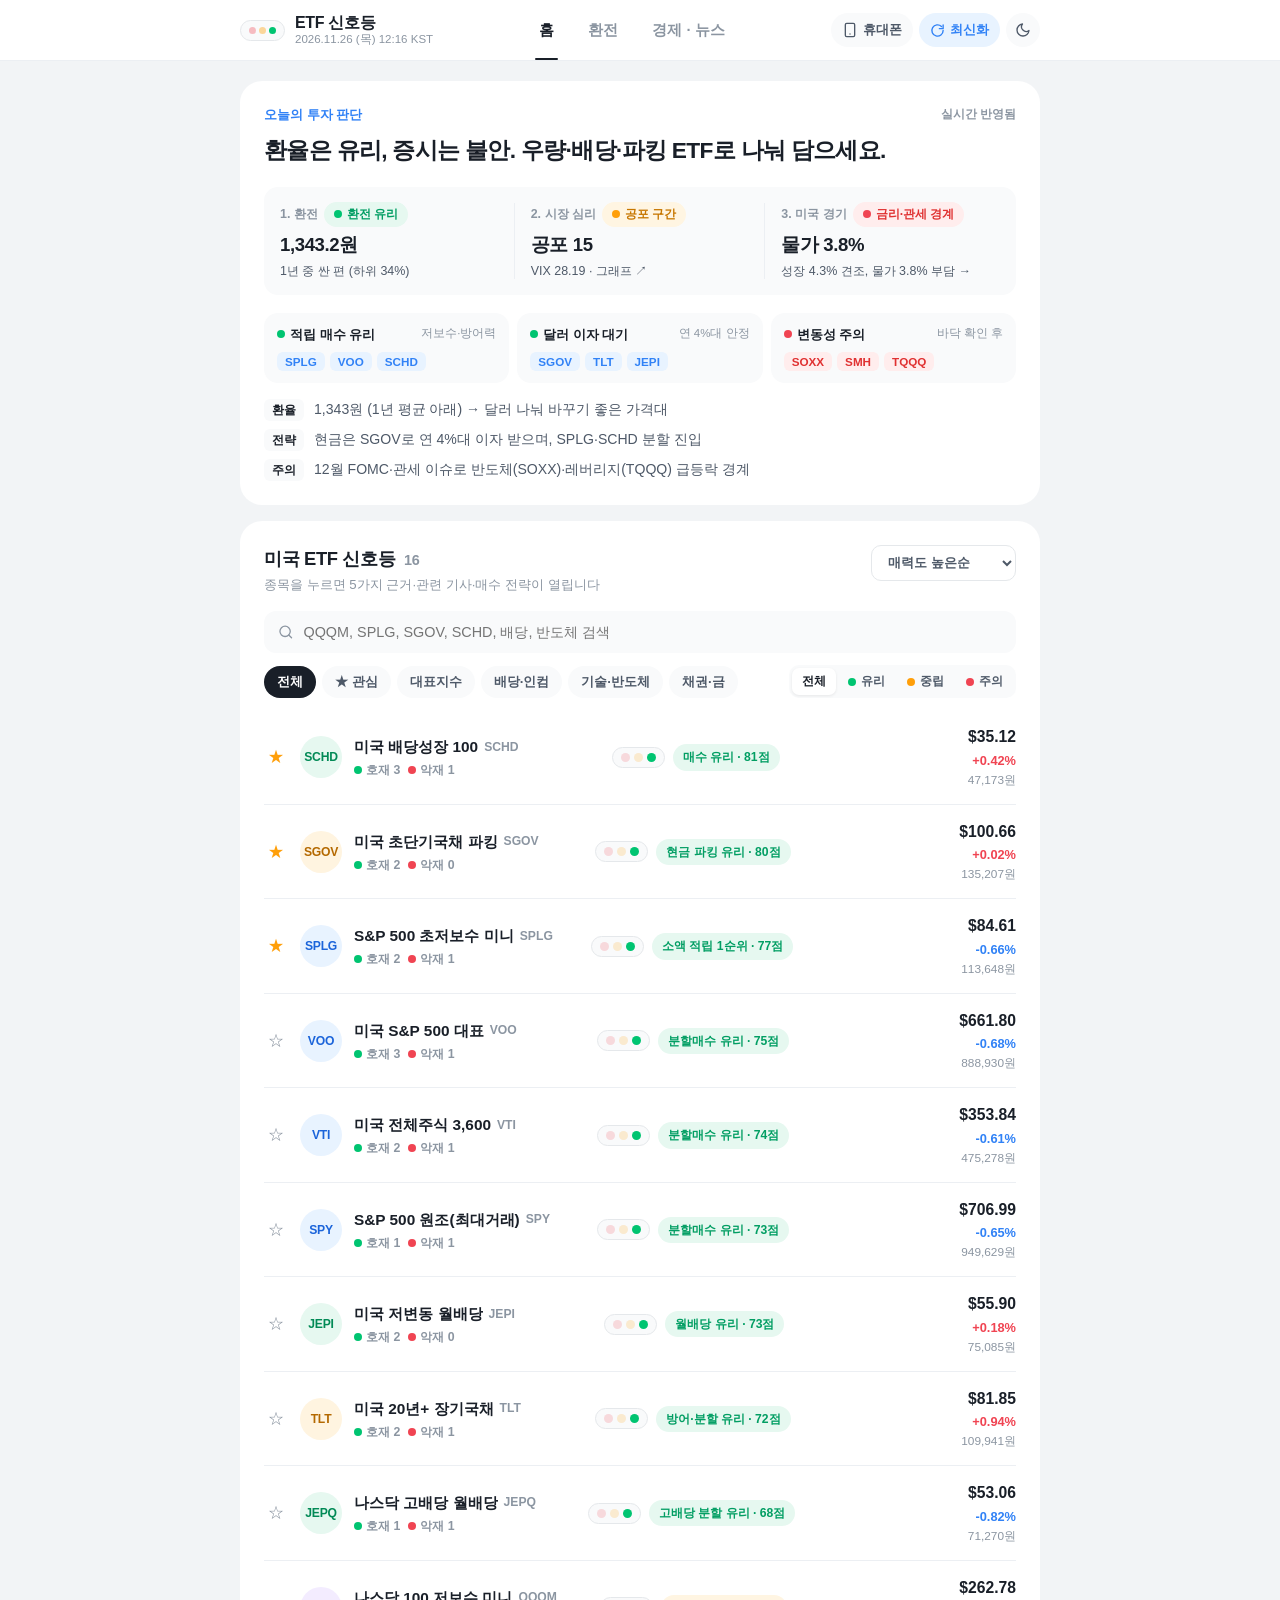
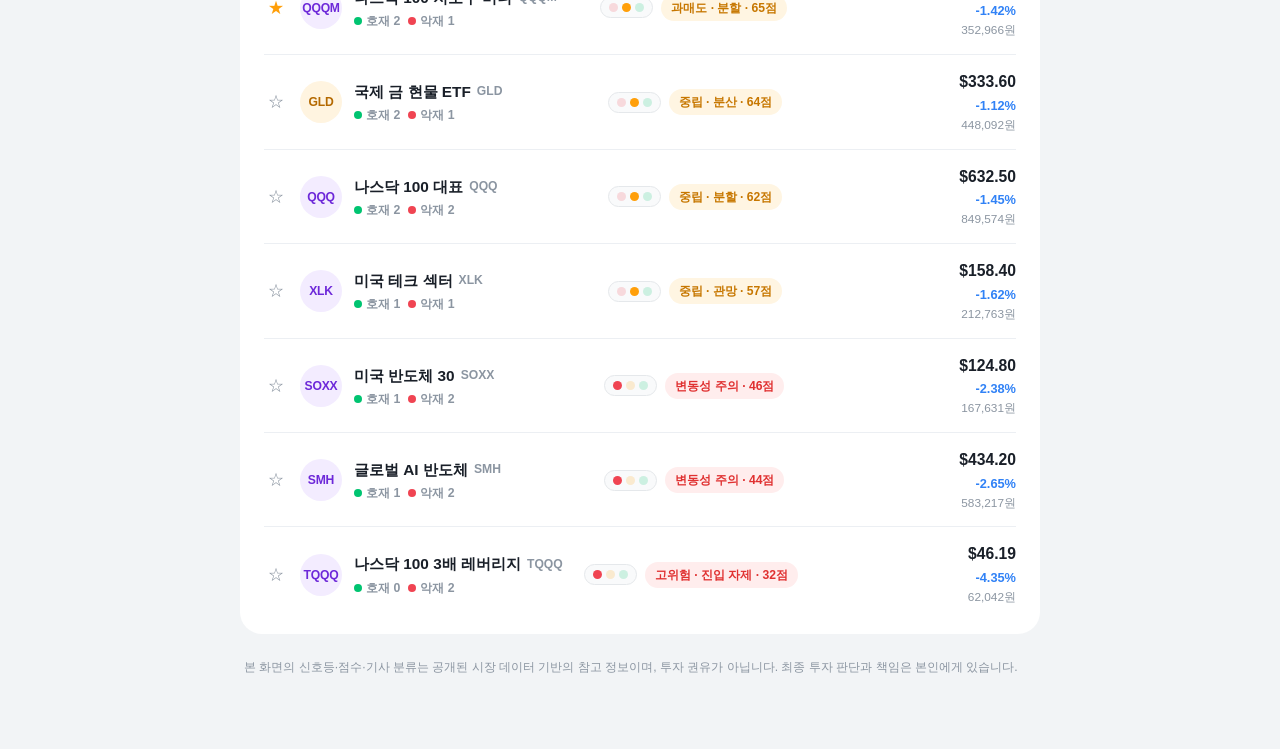
==== index.html @ 2da776a1 "Add files via upload" ====
<!DOCTYPE html>
<html lang="ko" data-theme="light">
<head>
  <meta charset="UTF-8" />
  <meta name="viewport" content="width=device-width, initial-scale=1.0, viewport-fit=cover" />
  <meta name="theme-color" content="#ffffff" />
  <meta name="apple-mobile-web-app-capable" content="yes" />
  <meta name="description" content="미국 ETF 16종 매수 신호등, 원/달러 환전 타이밍, 미국 경제지표 그래프 분석과 호재·악재 기사를 한눈에 확인하세요." />
  <title>미국 ETF 신호등 — 매일 환전 · 매수 판단 브리핑</title>
  <link rel="manifest" href="./manifest.json" />
  <link rel="icon" type="image/svg+xml" href="./icon.svg" />
  <link rel="stylesheet" href="./styles.css" />
</head>
<body>
  <!-- 상단 헤더 -->
  <header class="topbar">
    <div class="container topbar-inner">
      <button class="brand" id="brandHome" type="button">
        <span class="brand-dot-group" aria-hidden="true">
          <i class="bdot red"></i>
          <i class="bdot yellow"></i>
          <i class="bdot green"></i>
        </span>
        <span class="brand-text">
          <strong>ETF 신호등</strong>
          <small id="updatedLabel">불러오는 중</small>
        </span>
      </button>

      <!-- 데스크톱 언더라인 탭 -->
      <nav class="desktop-nav" aria-label="주요 메뉴">
        <button class="nav-btn active" data-tab="dashboard" type="button">홈</button>
        <button class="nav-btn" data-tab="fx" type="button">환전</button>
        <button class="nav-btn" data-tab="macro" type="button">경제 · 뉴스</button>
      </nav>

      <div class="topbar-actions">
        <button class="ghost-btn" id="mobileGuideBtn" type="button" title="휴대폰 연결 안내">
          <svg width="16" height="16" viewBox="0 0 24 24" fill="none" stroke="currentColor" stroke-width="2" stroke-linecap="round" stroke-linejoin="round"><rect x="5" y="2" width="14" height="20" rx="2"/><line x1="12" y1="18" x2="12.01" y2="18"/></svg>
          <span class="btn-label">휴대폰</span>
        </button>
        <button class="ghost-btn accent" id="refreshBtn" type="button" title="최신 시세·뉴스 불러오기">
          <svg class="spin-icon" width="15" height="15" viewBox="0 0 24 24" fill="none" stroke="currentColor" stroke-width="2.2" stroke-linecap="round" stroke-linejoin="round"><path d="M21 12a9 9 0 1 1-2.64-6.36"/><polyline points="21 3 21 9 15 9"/></svg>
          <span class="btn-label">최신화</span>
        </button>
        <button class="ghost-btn icon-only" id="themeToggle" type="button" title="라이트/다크 모드" aria-label="테마 전환">
          <svg id="themeSvg" width="16" height="16" viewBox="0 0 24 24" fill="none" stroke="currentColor" stroke-width="2" stroke-linecap="round" stroke-linejoin="round"><path d="M21 12.79A9 9 0 1 1 11.21 3 7 7 0 0 0 21 12.79z"/></svg>
        </button>
      </div>
    </div>
  </header>

  <main class="container main-wrap">
    <!-- ==================== TAB 1: 홈 ==================== -->
    <section class="tab-panel active" id="tab-dashboard">
      <!-- 오늘의 한눈에 결론 카드 -->
      <div class="surface hero-card">
        <div class="hero-eyebrow">
          <span class="eyebrow-text">오늘의 투자 판단</span>
          <span class="source-tag" id="sourceModeBadge">데일리 브리핑</span>
        </div>
        <h1 class="hero-headline" id="heroHeadline">데이터를 불러오는 중입니다.</h1>

        <!-- 3단 핵심 판단 스트립 -->
        <div class="logic-strip" id="overviewSignals"></div>

        <!-- 오늘 바로 고르기 (목적별 3분류 퀵픽) -->
        <div class="quick-pick-grid" id="quickPickGrid"></div>

        <!-- 3줄 핵심 정리 -->
        <ul class="summary-lines" id="dailyBriefingList"></ul>
      </div>

      <!-- 미국 ETF 16종 신호등 리스트 -->
      <div class="surface list-card">
        <div class="list-header">
          <div>
            <h2 class="section-title">미국 ETF 신호등 <span class="count-muted" id="etfCountLabel">16</span></h2>
            <p class="section-sub">종목을 누르면 5가지 근거·관련 기사·매수 전략이 열립니다</p>
          </div>
          <select class="minimal-select" id="etfSortSelect" aria-label="정렬 기준">
            <option value="score">매력도 높은순</option>
            <option value="mdd">고점 대비 낙폭순</option>
            <option value="news">호재 많은순</option>
            <option value="yield">배당 높은순</option>
            <option value="change">일간 등락순</option>
          </select>
        </div>

        <div class="filter-controls">
          <div class="search-field">
            <svg width="16" height="16" viewBox="0 0 24 24" fill="none" stroke="currentColor" stroke-width="2" stroke-linecap="round" stroke-linejoin="round"><circle cx="11" cy="11" r="8"/><line x1="21" y1="21" x2="16.65" y2="16.65"/></svg>
            <input type="search" id="etfSearchInput" placeholder="QQQM, SPLG, SGOV, SCHD, 배당, 반도체 검색" aria-label="ETF 검색" />
          </div>

          <div class="filter-rows">
            <div class="pill-scroll" id="categoryFilters" role="group" aria-label="카테고리">
              <button class="pill active" data-category="전체" type="button">전체</button>
              <button class="pill" data-category="관심" type="button">★ 관심</button>
              <button class="pill" data-category="대표지수" type="button">대표지수</button>
              <button class="pill" data-category="배당·인컴" type="button">배당·인컴</button>
              <button class="pill" data-category="기술·반도체" type="button">기술·반도체</button>
              <button class="pill" data-category="채권·금" type="button">채권·금</button>
            </div>
            <div class="signal-seg" id="signalFilters" role="group" aria-label="신호 필터">
              <button class="seg-btn active" data-light="all" type="button">전체</button>
              <button class="seg-btn" data-light="green" type="button"><i class="sdot green"></i>유리</button>
              <button class="seg-btn" data-light="yellow" type="button"><i class="sdot yellow"></i>중립</button>
              <button class="seg-btn" data-light="red" type="button"><i class="sdot red"></i>주의</button>
            </div>
          </div>
        </div>

        <div class="etf-list" id="etfGrid"></div>
      </div>
    </section>

    <!-- ==================== TAB 2: 환전 ==================== -->
    <section class="tab-panel" id="tab-fx">
      <div id="fxContainer"></div>
    </section>

    <!-- ==================== TAB 3: 경제 · 뉴스 ==================== -->
    <section class="tab-panel" id="tab-macro">
      <div class="surface section-card">
        <div class="list-header">
          <div>
            <h2 class="section-title">미국 핵심 경제 지표</h2>
            <p class="section-sub">각 지표를 누르면 추이 그래프와 상세 분석이 열립니다 (뒤로가기로 바로 복귀)</p>
          </div>
        </div>
        <div class="macro-grid" id="macroIndicatorsGrid"></div>
      </div>

      <div class="surface section-card">
        <div class="list-header">
          <div>
            <h2 class="section-title">국제 정황 주요 뉴스</h2>
            <p class="section-sub">영향받는 ETF를 누르면 바로 상세 분석으로 이동합니다</p>
          </div>
          <div class="signal-seg" id="macroNewsFilter">
            <button class="seg-btn active" data-sent="all" type="button">전체</button>
            <button class="seg-btn" data-sent="positive" type="button"><i class="sdot green"></i>호재</button>
            <button class="seg-btn" data-sent="negative" type="button"><i class="sdot red"></i>악재</button>
            <button class="seg-btn" data-sent="neutral" type="button"><i class="sdot yellow"></i>중립</button>
          </div>
        </div>
        <div class="news-feed" id="globalNewsList"></div>
      </div>

      <div class="surface section-card">
        <div class="list-header">
          <div>
            <h2 class="section-title">다가오는 주요 일정</h2>
            <p class="section-sub">발표일 전후로는 변동성이 커지니 분할 매수가 안전해요</p>
          </div>
        </div>
        <div class="cal-list" id="macroCalendarList"></div>
      </div>
    </section>

    <footer class="footer-note">
      본 화면의 신호등·점수·기사 분류는 공개된 시장 데이터 기반의 참고 정보이며, 투자 권유가 아닙니다. 최종 투자 판단과 책임은 본인에게 있습니다.
    </footer>
  </main>

  <!-- 모바일 하단 탭바 -->
  <nav class="mobile-bottom-nav" aria-label="모바일 하단 메뉴">
    <button class="m-tab active" data-tab="dashboard" type="button">
      <svg width="22" height="22" viewBox="0 0 24 24" fill="none" stroke="currentColor" stroke-width="2" stroke-linecap="round" stroke-linejoin="round"><path d="M3 10.5L12 3l9 7.5"/><path d="M5 10v10h14V10"/></svg>
      <span>홈</span>
    </button>
    <button class="m-tab" data-tab="fx" type="button">
      <svg width="22" height="22" viewBox="0 0 24 24" fill="none" stroke="currentColor" stroke-width="2" stroke-linecap="round" stroke-linejoin="round"><line x1="12" y1="1" x2="12" y2="23"/><path d="M17 5H9.5a3.5 3.5 0 0 0 0 7h5a3.5 3.5 0 0 1 0 7H6"/></svg>
      <span>환전</span>
    </button>
    <button class="m-tab" data-tab="macro" type="button">
      <svg width="22" height="22" viewBox="0 0 24 24" fill="none" stroke="currentColor" stroke-width="2" stroke-linecap="round" stroke-linejoin="round"><circle cx="12" cy="12" r="10"/><line x1="2" y1="12" x2="22" y2="12"/><path d="M12 2a15.3 15.3 0 0 1 4 10 15.3 15.3 0 0 1-4 10 15.3 15.3 0 0 1-4-10 15.3 15.3 0 0 1 4-10z"/></svg>
      <span>경제·뉴스</span>
    </button>
    <button class="m-tab" id="mobileGuideTab" type="button">
      <svg width="22" height="22" viewBox="0 0 24 24" fill="none" stroke="currentColor" stroke-width="2" stroke-linecap="round" stroke-linejoin="round"><rect x="5" y="2" width="14" height="20" rx="2"/><line x1="12" y1="18" x2="12.01" y2="18"/></svg>
      <span>연결</span>
    </button>
  </nav>

  <!-- ETF 상세 시트 -->
  <div class="modal-backdrop" id="etfModalBackdrop" aria-hidden="true">
    <aside class="etf-sheet" id="etfDrawer" role="dialog" aria-modal="true" aria-labelledby="drawerTickerTitle">
      <div class="sheet-header">
        <div class="sheet-title-wrap">
          <strong class="sheet-ticker" id="drawerTickerTitle">VOO</strong>
          <span class="sheet-cat" id="drawerCategory">대표지수</span>
        </div>
        <div style="display:flex; align-items:center; gap:6px;">
          <button class="sheet-close" id="drawerFavBtn" type="button" aria-label="관심 종목 추가" title="관심 종목">☆</button>
          <button class="sheet-close" id="closeDrawerBtn" type="button" aria-label="닫기">
            <svg width="20" height="20" viewBox="0 0 24 24" fill="none" stroke="currentColor" stroke-width="2.2" stroke-linecap="round"><line x1="18" y1="6" x2="6" y2="18"/><line x1="6" y1="6" x2="18" y2="18"/></svg>
          </button>
        </div>
      </div>
      <div class="sheet-body" id="drawerBody"></div>
    </aside>
  </div>

  <!-- 휴대폰 연결 안내 모달 -->
  <div class="modal-backdrop center" id="guideModalBackdrop" aria-hidden="true">
    <div class="dialog-box" role="dialog" aria-modal="true" aria-labelledby="guideModalTitle">
      <div class="sheet-header">
        <strong class="sheet-ticker" id="guideModalTitle">휴대폰 연결 · 매일 자동화</strong>
        <button class="sheet-close" id="closeGuideBtn" type="button" aria-label="닫기">
          <svg width="20" height="20" viewBox="0 0 24 24" fill="none" stroke="currentColor" stroke-width="2.2" stroke-linecap="round"><line x1="18" y1="6" x2="6" y2="18"/><line x1="6" y1="6" x2="18" y2="18"/></svg>
        </button>
      </div>
      <div class="dialog-body">
        <div class="guide-step">
          <span class="step-num">1</span>
          <div>
            <h3>같은 Wi-Fi 휴대폰에서 바로 보기</h3>
            <p>PC에서 <code>start.bat</code>을 켜고 휴대폰 브라우저에 아래 주소를 입력하세요.</p>
            <div class="copy-row">
              <code id="mobileAccessUrl">http://localhost:8080</code>
              <button class="primary-sm-btn" id="copyMobileUrlBtn" type="button">복사</button>
            </div>
            <small>브라우저 메뉴에서 <strong>홈 화면에 추가</strong>하면 앱처럼 열립니다.</small>
          </div>
        </div>
        <div class="guide-step">
          <span class="step-num">2</span>
          <div>
            <h3>매일 오전 자동 최신화</h3>
            <p><code>scripts/register-daily-task.ps1</code> 실행 시 매일 오전 7시 30분 자동 갱신됩니다. GitHub Pages로 올리면 PC가 꺼져 있어도 외부에서 볼 수 있어요.</p>
          </div>
        </div>
      </div>
    </div>
  </div>

  <div class="toast" id="toast" role="status" aria-live="polite"></div>

  <script src="./data/market-data.js"></script>
  <script src="./app.js"></script>
</body>
</html>
---- styles.css ----
/* ==================== 토스증권 · 카카오 스타일 디자인 토큰 ==================== */
:root {
  --bg: #f2f4f6;
  --surface: #ffffff;
  --surface-sub: #f9fafb;
  --surface-hover: #f2f4f6;
  --divider: #eceff3;
  --border: #e5e8eb;

  --ink-1: #191f28;
  --ink-2: #4e5968;
  --ink-3: #8b95a1;

  --blue: #3182f6;
  --blue-bg: #e8f3ff;

  /* 한국 증권 표준 등락 색상 (상승=빨강, 하락=파랑) */
  --up: #f04452;
  --down: #3182f6;

  /* 신호등 시맨틱 색상 (차분하고 선명하게) */
  --green: #029e63;
  --green-dot: #00c471;
  --green-bg: #e6f8f0;

  --yellow: #c77700;
  --yellow-dot: #ff9f0a;
  --yellow-bg: #fff5e2;

  --red: #e03131;
  --red-dot: #f04452;
  --red-bg: #ffeded;

  --radius-lg: 22px;
  --radius-md: 14px;
  --radius-sm: 10px;
}

[data-theme="dark"] {
  --bg: #101013;
  --surface: #1b1b20;
  --surface-sub: #23232a;
  --surface-hover: #26262f;
  --divider: #292932;
  --border: #30303a;

  --ink-1: #f4f5f7;
  --ink-2: #b0b8c1;
  --ink-3: #7a838e;

  --blue: #4c96ff;
  --blue-bg: rgba(76, 150, 255, 0.16);

  --up: #ff5c68;
  --down: #5ca2ff;

  --green: #22d38a;
  --green-dot: #22d38a;
  --green-bg: rgba(34, 211, 138, 0.14);

  --yellow: #ffb340;
  --yellow-dot: #ffb340;
  --yellow-bg: rgba(255, 179, 64, 0.14);

  --red: #ff6b6b;
  --red-dot: #ff6b6b;
  --red-bg: rgba(255, 107, 107, 0.15);
}

/* ==================== 기본 리셋 ==================== */
*, *::before, *::after {
  box-sizing: border-box;
}

html, body {
  margin: 0;
  padding: 0;
  background: var(--bg);
  color: var(--ink-1);
  font-family: 'Pretendard', -apple-system, BlinkMacSystemFont, 'Apple SD Gothic Neo', 'Malgun Gothic', 'Segoe UI', sans-serif;
  line-height: 1.5;
  -webkit-font-smoothing: antialiased;
  overflow-x: hidden;
}

button, input, select {
  font-family: inherit;
  color: inherit;
}

a {
  color: var(--blue);
  text-decoration: none;
}

.num {
  font-variant-numeric: tabular-nums;
}

.container {
  max-width: 840px;
  margin: 0 auto;
  padding: 0 20px;
}

/* ==================== 상단 헤더 ==================== */
.topbar {
  position: sticky;
  top: 0;
  z-index: 40;
  background: var(--surface);
  border-bottom: 1px solid var(--divider);
}

.topbar-inner {
  height: 60px;
  display: flex;
  align-items: center;
  justify-content: space-between;
  gap: 12px;
}

.brand {
  border: none;
  background: transparent;
  padding: 0;
  display: inline-flex;
  align-items: center;
  gap: 10px;
  cursor: pointer;
  text-align: left;
}

.brand-dot-group {
  display: inline-flex;
  align-items: center;
  gap: 3px;
  padding: 6px 8px;
  border-radius: 999px;
  background: var(--surface-sub);
  border: 1px solid var(--border);
}

.bdot {
  width: 7px;
  height: 7px;
  border-radius: 50%;
  display: inline-block;
}
.bdot.red { background: var(--red-dot); opacity: 0.35; }
.bdot.yellow { background: var(--yellow-dot); opacity: 0.4; }
.bdot.green { background: var(--green-dot); }

.brand-text {
  display: flex;
  flex-direction: column;
}

.brand-text strong {
  font-size: 1rem;
  font-weight: 800;
  letter-spacing: -0.02em;
  line-height: 1.2;
}

.brand-text small {
  font-size: 0.72rem;
  color: var(--ink-3);
  font-weight: 500;
}

/* 데스크톱 언더라인 탭 (토스 스타일) */
.desktop-nav {
  display: flex;
  align-items: stretch;
  gap: 6px;
  height: 100%;
}

.nav-btn {
  border: none;
  background: transparent;
  padding: 0 14px;
  font-size: 0.92rem;
  font-weight: 600;
  color: var(--ink-3);
  cursor: pointer;
  position: relative;
  white-space: nowrap;
  transition: color 0.15s ease;
}

.nav-btn:hover {
  color: var(--ink-1);
}

.nav-btn.active {
  color: var(--ink-1);
  font-weight: 700;
}

.nav-btn.active::after {
  content: '';
  position: absolute;
  left: 10px;
  right: 10px;
  bottom: 0;
  height: 2.5px;
  border-radius: 2px;
  background: var(--ink-1);
}

.topbar-actions {
  display: flex;
  align-items: center;
  gap: 6px;
}

.ghost-btn {
  display: inline-flex;
  align-items: center;
  gap: 5px;
  height: 34px;
  padding: 0 11px;
  border-radius: 999px;
  border: none;
  background: var(--surface-sub);
  color: var(--ink-2);
  font-size: 0.82rem;
  font-weight: 600;
  cursor: pointer;
  white-space: nowrap;
  transition: background 0.15s ease;
}

.ghost-btn:hover {
  background: var(--surface-hover);
  color: var(--ink-1);
}

.ghost-btn.accent {
  background: var(--blue-bg);
  color: var(--blue);
}

.ghost-btn.icon-only {
  width: 34px;
  padding: 0;
  justify-content: center;
}

.ghost-btn.spinning .spin-icon {
  animation: spin 0.9s linear infinite;
}

@keyframes spin {
  to { transform: rotate(360deg); }
}

/* ==================== 메인 레이아웃 ==================== */
.main-wrap {
  padding-top: 20px;
  padding-bottom: 56px;
  display: flex;
  flex-direction: column;
  gap: 16px;
}

.tab-panel {
  display: none;
  flex-direction: column;
  gap: 16px;
}

.tab-panel.active {
  display: flex;
}

.surface {
  background: var(--surface);
  border-radius: var(--radius-lg);
  padding: 24px;
}

/* ==================== 공통 신호등 & 상태 배지 ==================== */
.sdot {
  display: inline-block;
  width: 8px;
  height: 8px;
  border-radius: 50%;
  flex-shrink: 0;
}
.sdot.green { background: var(--green-dot); }
.sdot.yellow { background: var(--yellow-dot); }
.sdot.red { background: var(--red-dot); }

.status-pill {
  display: inline-flex;
  align-items: center;
  gap: 5px;
  padding: 4px 10px;
  border-radius: 999px;
  font-size: 0.76rem;
  font-weight: 700;
  white-space: nowrap;
  flex-shrink: 0;
}

.status-pill.green { background: var(--green-bg); color: var(--green); }
.status-pill.yellow { background: var(--yellow-bg); color: var(--yellow); }
.status-pill.red { background: var(--red-bg); color: var(--red); }
.status-pill.neutral { background: var(--surface-sub); color: var(--ink-2); }

/* 미니멀 3구 신호등 (장식 최소화) */
.tl-mini {
  display: inline-flex;
  align-items: center;
  gap: 4px;
  padding: 5px 8px;
  border-radius: 999px;
  background: var(--surface-sub);
  border: 1px solid var(--border);
  flex-shrink: 0;
}

.tl-mini.vertical {
  flex-direction: column;
  padding: 7px 6px;
  gap: 5px;
}

.tl-mini i {
  width: 9px;
  height: 9px;
  border-radius: 50%;
  display: block;
  opacity: 0.18;
}

.tl-mini.lg i {
  width: 12px;
  height: 12px;
}

.tl-mini i.red { background: var(--red-dot); }
.tl-mini i.yellow { background: var(--yellow-dot); }
.tl-mini i.green { background: var(--green-dot); }
.tl-mini i.on { opacity: 1; }

/* ==================== TAB 1: 오늘의 결론 히어로 ==================== */
.hero-eyebrow {
  display: flex;
  align-items: center;
  justify-content: space-between;
  gap: 8px;
  margin-bottom: 10px;
}

.eyebrow-text {
  font-size: 0.84rem;
  font-weight: 700;
  color: var(--blue);
}

.source-tag {
  font-size: 0.74rem;
  font-weight: 600;
  color: var(--ink-3);
}

.hero-headline {
  margin: 0 0 20px;
  font-size: 1.42rem;
  font-weight: 800;
  letter-spacing: -0.03em;
  line-height: 1.38;
  word-break: keep-all;
}

/* 3단 논리 스트립 */
.logic-strip {
  display: grid;
  grid-template-columns: repeat(3, minmax(0, 1fr));
  background: var(--surface-sub);
  border-radius: var(--radius-md);
  overflow: hidden;
  margin-bottom: 18px;
}

.logic-cell {
  padding: 15px 16px;
  border: none;
  background: transparent;
  text-align: left;
  cursor: pointer;
  display: flex;
  flex-direction: column;
  gap: 5px;
  position: relative;
  transition: background 0.15s ease;
}

.logic-cell:not(:last-child)::after {
  content: '';
  position: absolute;
  right: 0;
  top: 16px;
  bottom: 16px;
  width: 1px;
  background: var(--divider);
}

.logic-cell:hover {
  background: var(--surface-hover);
}

.logic-top {
  display: flex;
  align-items: center;
  justify-content: space-between;
  gap: 6px;
}

.logic-label {
  font-size: 0.78rem;
  font-weight: 600;
  color: var(--ink-3);
}

.logic-val {
  font-size: 1.16rem;
  font-weight: 800;
  letter-spacing: -0.02em;
}

.logic-sub {
  font-size: 0.78rem;
  color: var(--ink-2);
}

/* 3줄 핵심 정리 */
.summary-lines {
  list-style: none;
  margin: 0;
  padding: 0;
  display: flex;
  flex-direction: column;
  gap: 8px;
}

.summary-lines li {
  display: flex;
  align-items: baseline;
  gap: 10px;
  font-size: 0.88rem;
  color: var(--ink-2);
}

.summary-tag {
  font-size: 0.75rem;
  font-weight: 700;
  color: var(--ink-1);
  background: var(--surface-sub);
  padding: 2px 8px;
  border-radius: 6px;
  flex-shrink: 0;
}

/* ==================== ETF 리스트 (토스증권 스타일) ==================== */
.list-card {
  padding-bottom: 12px;
}

.list-header {
  display: flex;
  align-items: flex-start;
  justify-content: space-between;
  gap: 12px;
  margin-bottom: 16px;
  flex-wrap: wrap;
}

.section-title {
  margin: 0;
  font-size: 1.15rem;
  font-weight: 800;
  letter-spacing: -0.02em;
}

.section-sub {
  margin: 3px 0 0;
  font-size: 0.83rem;
  color: var(--ink-3);
}

.minimal-select {
  height: 36px;
  padding: 0 12px;
  border-radius: 10px;
  border: 1px solid var(--border);
  background: var(--surface);
  font-size: 0.83rem;
  font-weight: 600;
  color: var(--ink-2);
  cursor: pointer;
}

.filter-controls {
  display: flex;
  flex-direction: column;
  gap: 12px;
  margin-bottom: 12px;
}

.search-field {
  display: flex;
  align-items: center;
  gap: 8px;
  height: 42px;
  padding: 0 14px;
  border-radius: 12px;
  background: var(--surface-sub);
  color: var(--ink-3);
}

.search-field input {
  border: none;
  background: transparent;
  outline: none;
  width: 100%;
  font-size: 0.9rem;
  color: var(--ink-1);
}

.filter-rows {
  display: flex;
  align-items: center;
  justify-content: space-between;
  gap: 10px;
  flex-wrap: wrap;
}

.pill-scroll {
  display: flex;
  align-items: center;
  gap: 6px;
  overflow-x: auto;
  scrollbar-width: none;
}
.pill-scroll::-webkit-scrollbar { display: none; }

.pill {
  white-space: nowrap;
  padding: 7px 13px;
  border-radius: 999px;
  border: none;
  background: var(--surface-sub);
  color: var(--ink-2);
  font-size: 0.82rem;
  font-weight: 600;
  cursor: pointer;
  transition: all 0.15s ease;
}

.pill:hover {
  background: var(--surface-hover);
}

.pill.active {
  background: var(--ink-1);
  color: var(--surface);
}

.signal-seg {
  display: inline-flex;
  align-items: center;
  gap: 2px;
  padding: 3px;
  border-radius: 10px;
  background: var(--surface-sub);
  flex-shrink: 0;
}

.seg-btn {
  display: inline-flex;
  align-items: center;
  gap: 5px;
  border: none;
  background: transparent;
  padding: 5px 10px;
  border-radius: 7px;
  font-size: 0.78rem;
  font-weight: 600;
  color: var(--ink-2);
  cursor: pointer;
  white-space: nowrap;
}

.seg-btn.active {
  background: var(--surface);
  color: var(--ink-1);
  box-shadow: 0 1px 3px rgba(0, 0, 0, 0.08);
}

/* 종목 리스트 행 */
.etf-list {
  display: flex;
  flex-direction: column;
}

.etf-row {
  display: grid;
  grid-template-columns: 1.5fr auto 1fr;
  align-items: center;
  gap: 14px;
  padding: 15px 10px;
  margin: 0 -10px;
  border-radius: 14px;
  cursor: pointer;
  transition: background 0.14s ease;
  position: relative;
}

.etf-row:not(:last-child)::after {
  content: '';
  position: absolute;
  left: 10px;
  right: 10px;
  bottom: 0;
  height: 1px;
  background: var(--divider);
}

.etf-row:hover {
  background: var(--surface-sub);
}

.etf-row-left {
  display: flex;
  align-items: center;
  gap: 12px;
  min-width: 0;
}

.ticker-avatar {
  width: 42px;
  height: 42px;
  border-radius: 50%;
  display: grid;
  place-items: center;
  font-size: 0.76rem;
  font-weight: 800;
  letter-spacing: -0.02em;
  flex-shrink: 0;
}

.ticker-avatar.cat-index { background: #e8f3ff; color: #1b64da; }
.ticker-avatar.cat-div { background: #e6f8f0; color: #028a56; }
.ticker-avatar.cat-tech { background: #f3ecff; color: #6d28d9; }
.ticker-avatar.cat-safe { background: #fff4e0; color: #b46900; }

[data-theme="dark"] .ticker-avatar.cat-index { background: rgba(76, 150, 255, 0.18); color: #7cb5ff; }
[data-theme="dark"] .ticker-avatar.cat-div { background: rgba(34, 211, 138, 0.16); color: #4ade80; }
[data-theme="dark"] .ticker-avatar.cat-tech { background: rgba(167, 139, 250, 0.18); color: #c4b5fd; }
[data-theme="dark"] .ticker-avatar.cat-safe { background: rgba(251, 191, 36, 0.16); color: #fcd34d; }

.etf-name-col {
  min-width: 0;
}

.etf-name-top {
  display: flex;
  align-items: center;
  gap: 6px;
}

.etf-name-top strong {
  font-size: 0.96rem;
  font-weight: 700;
  white-space: nowrap;
  overflow: hidden;
  text-overflow: ellipsis;
}

.etf-ticker-sub {
  font-size: 0.76rem;
  font-weight: 600;
  color: var(--ink-3);
}

.etf-meta-line {
  display: flex;
  align-items: center;
  gap: 6px 8px;
  flex-wrap: wrap;
  margin-top: 3px;
  font-size: 0.77rem;
  color: var(--ink-3);
}

.news-mini-stat {
  display: inline-flex;
  align-items: center;
  gap: 8px;
  font-weight: 600;
  white-space: nowrap;
}

.news-mini-stat > span {
  display: inline-flex;
  align-items: center;
  gap: 4px;
  white-space: nowrap;
}

.etf-row-mid {
  display: flex;
  align-items: center;
  gap: 8px;
}

.etf-row-right {
  text-align: right;
  display: flex;
  flex-direction: column;
  align-items: flex-end;
  gap: 2px;
}

.row-price {
  font-size: 0.98rem;
  font-weight: 700;
}

.row-delta {
  font-size: 0.8rem;
  font-weight: 600;
}
.row-delta.up { color: var(--up); }
.row-delta.down { color: var(--down); }

.row-krw {
  font-size: 0.74rem;
  color: var(--ink-3);
}

/* ==================== ETF 상세 시트 (논리정연 4단 구성) ==================== */
.modal-backdrop {
  position: fixed;
  inset: 0;
  z-index: 80;
  background: rgba(16, 20, 28, 0.45);
  backdrop-filter: blur(2px);
  display: none;
  justify-content: flex-end;
}

.modal-backdrop.open {
  display: flex;
}

.modal-backdrop.center {
  align-items: center;
  justify-content: center;
  padding: 16px;
}

.etf-sheet {
  width: 100%;
  max-width: 560px;
  height: 100%;
  background: var(--bg);
  display: flex;
  flex-direction: column;
  animation: slideLeft 0.2s ease;
}

@keyframes slideLeft {
  from { transform: translateX(28px); opacity: 0.7; }
  to { transform: translateX(0); opacity: 1; }
}

.sheet-header {
  height: 58px;
  padding: 0 20px;
  background: var(--surface);
  border-bottom: 1px solid var(--divider);
  display: flex;
  align-items: center;
  justify-content: space-between;
  gap: 10px;
  flex-shrink: 0;
}

.sheet-title-wrap {
  display: flex;
  align-items: center;
  gap: 8px;
  min-width: 0;
}

.sheet-ticker {
  font-size: 1.05rem;
  font-weight: 800;
  white-space: nowrap;
  overflow: hidden;
  text-overflow: ellipsis;
}

.sheet-cat {
  font-size: 0.74rem;
  font-weight: 700;
  padding: 3px 9px;
  border-radius: 999px;
  background: var(--surface-sub);
  color: var(--ink-2);
  white-space: nowrap;
  flex-shrink: 0;
}

.sheet-close {
  width: 34px;
  height: 34px;
  border-radius: 50%;
  border: none;
  background: var(--surface-sub);
  color: var(--ink-2);
  display: grid;
  place-items: center;
  cursor: pointer;
  flex-shrink: 0;
}

.sheet-close:hover {
  background: var(--surface-hover);
  color: var(--ink-1);
}

.sheet-body {
  flex: 1;
  overflow-y: auto;
  padding: 16px;
  display: flex;
  flex-direction: column;
  gap: 14px;
}

.sheet-card {
  background: var(--surface);
  border-radius: var(--radius-lg);
  padding: 20px;
}

/* 상세 1단계: 신호등 & 한눈에 결론 */
.verdict-top {
  display: flex;
  align-items: center;
  justify-content: space-between;
  gap: 14px;
  margin-bottom: 14px;
}

.verdict-price-row {
  display: flex;
  align-items: baseline;
  gap: 8px;
  flex-wrap: wrap;
}

.verdict-price {
  font-size: 1.65rem;
  font-weight: 800;
  letter-spacing: -0.03em;
}

.verdict-krw {
  font-size: 0.82rem;
  color: var(--ink-3);
  margin-top: 2px;
}

.verdict-banner {
  display: flex;
  align-items: center;
  gap: 12px;
  padding: 14px 16px;
  border-radius: var(--radius-md);
  margin-bottom: 16px;
}

.verdict-banner.green { background: var(--green-bg); }
.verdict-banner.yellow { background: var(--yellow-bg); }
.verdict-banner.red { background: var(--red-bg); }

.verdict-banner-title {
  font-size: 0.96rem;
  font-weight: 800;
}
.verdict-banner.green .verdict-banner-title { color: var(--green); }
.verdict-banner.yellow .verdict-banner-title { color: var(--yellow); }
.verdict-banner.red .verdict-banner-title { color: var(--red); }

.verdict-banner-sub {
  font-size: 0.84rem;
  color: var(--ink-2);
  margin-top: 2px;
  word-break: keep-all;
}

/* 왜 이 신호인가요? (3단 설명 표) */
.explain-title {
  font-size: 0.82rem;
  font-weight: 700;
  color: var(--ink-3);
  margin: 0 0 10px;
}

.explain-rows {
  display: flex;
  flex-direction: column;
}

.explain-row {
  display: flex;
  align-items: center;
  justify-content: space-between;
  gap: 10px;
  padding: 10px 0;
  border-top: 1px solid var(--divider);
  font-size: 0.86rem;
}

.explain-left {
  display: flex;
  align-items: center;
  gap: 10px;
  min-width: 0;
}

.explain-key {
  font-weight: 700;
  color: var(--ink-1);
  width: 52px;
  flex-shrink: 0;
}

.explain-fact {
  color: var(--ink-2);
}

/* 상세 2단계: 차트 & 핵심 3지표 */
.chart-header {
  display: flex;
  align-items: center;
  justify-content: space-between;
  margin-bottom: 10px;
}

.chart-stage {
  position: relative;
  width: 100%;
  height: 185px;
}

.chart-tooltip {
  position: absolute;
  pointer-events: none;
  background: var(--ink-1);
  color: var(--surface);
  padding: 6px 10px;
  border-radius: 8px;
  font-size: 0.75rem;
  white-space: nowrap;
  z-index: 6;
  display: none;
}

.kpi-trio {
  display: grid;
  grid-template-columns: repeat(3, minmax(0, 1fr));
  gap: 8px;
  margin-top: 14px;
  padding-top: 14px;
  border-top: 1px solid var(--divider);
}

.kpi-item {
  display: flex;
  flex-direction: column;
  gap: 2px;
}

.kpi-item span {
  font-size: 0.75rem;
  color: var(--ink-3);
}

.kpi-item strong {
  font-size: 0.94rem;
  font-weight: 700;
}

/* 상세 3단계: 호재 vs 악재 + 관련 기사 */
.pros-cons {
  display: grid;
  grid-template-columns: repeat(2, minmax(0, 1fr));
  gap: 10px;
  margin-bottom: 18px;
}

.pc-box {
  padding: 14px;
  border-radius: var(--radius-md);
  background: var(--surface-sub);
}

.pc-box h4 {
  margin: 0 0 8px;
  font-size: 0.84rem;
  font-weight: 800;
  display: flex;
  align-items: center;
  gap: 6px;
}

.pc-box ul {
  margin: 0;
  padding-left: 15px;
  display: flex;
  flex-direction: column;
  gap: 5px;
  font-size: 0.81rem;
  color: var(--ink-2);
}

/* 깔끔한 뉴스 피드 (카카오/토스 스타일) */
.news-feed {
  display: flex;
  flex-direction: column;
}

.news-item {
  padding: 14px 0;
  border-top: 1px solid var(--divider);
  display: flex;
  flex-direction: column;
  gap: 6px;
}

.news-item:first-child {
  border-top: none;
  padding-top: 4px;
}

.news-top {
  display: flex;
  align-items: center;
  justify-content: space-between;
  gap: 8px;
}

.news-meta {
  font-size: 0.75rem;
  color: var(--ink-3);
}

.news-title {
  margin: 0;
  font-size: 0.94rem;
  font-weight: 700;
  color: var(--ink-1);
  line-height: 1.44;
}

.news-title-link {
  color: var(--ink-1);
  text-decoration: none;
  display: inline;
  transition: color 0.14s ease;
}

.news-title-link:hover {
  color: var(--blue);
  text-decoration: underline;
  text-underline-offset: 3px;
}

.ext-arrow {
  display: inline-block;
  margin-left: 5px;
  font-size: 0.8em;
  color: var(--ink-3);
  transition: transform 0.14s ease, color 0.14s ease;
}

.news-title-link:hover .ext-arrow {
  color: var(--blue);
  transform: translate(1px, -1px);
}

.bb-badge {
  display: inline-flex;
  align-items: center;
  padding: 2px 7px;
  border-radius: 5px;
  background: var(--ink-1);
  color: var(--surface);
  font-size: 0.68rem;
  font-weight: 800;
  letter-spacing: 0.01em;
}

.news-impact {
  margin: 0;
  font-size: 0.82rem;
  color: var(--ink-2);
}

.news-bottom {
  display: flex;
  align-items: center;
  justify-content: space-between;
  gap: 8px;
  margin-top: 2px;
  flex-wrap: wrap;
}

.news-link {
  font-size: 0.78rem;
  font-weight: 600;
  color: var(--ink-3);
}

.news-link:hover {
  color: var(--blue);
}

.etf-chip {
  border: none;
  background: var(--blue-bg);
  color: var(--blue);
  font-size: 0.73rem;
  font-weight: 700;
  padding: 3px 8px;
  border-radius: 6px;
  cursor: pointer;
}

/* 접이식 수익 계산기 */
.sim-details summary {
  list-style: none;
  cursor: pointer;
  display: flex;
  align-items: center;
  justify-content: space-between;
  font-size: 0.94rem;
  font-weight: 700;
}

.sim-details summary::-webkit-details-marker {
  display: none;
}

.sim-arrow {
  color: var(--ink-3);
  font-size: 0.82rem;
  font-weight: 600;
}

.sim-body {
  margin-top: 14px;
  padding-top: 14px;
  border-top: 1px solid var(--divider);
}

.sim-inputs {
  display: grid;
  grid-template-columns: repeat(3, minmax(0, 1fr));
  gap: 8px;
  margin-bottom: 12px;
}

.sim-field label {
  display: block;
  font-size: 0.74rem;
  color: var(--ink-3);
  margin-bottom: 4px;
}

.sim-field input {
  width: 100%;
  height: 38px;
  padding: 0 10px;
  border-radius: 10px;
  border: 1px solid var(--border);
  background: var(--surface-sub);
  font-size: 0.88rem;
  font-weight: 700;
}

.sim-summary {
  padding: 14px;
  border-radius: var(--radius-md);
  background: var(--surface-sub);
  display: flex;
  align-items: center;
  justify-content: space-between;
  gap: 10px;
  flex-wrap: wrap;
}

/* ==================== TAB 2: 환전 탭 ==================== */
.fx-stack {
  display: flex;
  flex-direction: column;
  gap: 16px;
}

.fx-rate-big {
  font-size: 2rem;
  font-weight: 800;
  letter-spacing: -0.03em;
}

.range-bar {
  position: relative;
  height: 10px;
  border-radius: 999px;
  background: linear-gradient(90deg, var(--green-dot) 0%, var(--yellow-dot) 55%, var(--red-dot) 100%);
  margin: 18px 0 8px;
}

.range-thumb {
  position: absolute;
  top: 50%;
  transform: translate(-50%, -50%);
  width: 20px;
  height: 20px;
  border-radius: 50%;
  background: #ffffff;
  border: 4px solid var(--ink-1);
  box-shadow: 0 2px 6px rgba(0, 0, 0, 0.25);
}

.range-labels {
  display: flex;
  justify-content: space-between;
  font-size: 0.76rem;
  color: var(--ink-3);
}

.plan-list {
  display: flex;
  flex-direction: column;
  gap: 8px;
}

.plan-row {
  display: flex;
  align-items: center;
  justify-content: space-between;
  gap: 12px;
  padding: 13px 15px;
  border-radius: var(--radius-md);
  background: var(--surface-sub);
}

.plan-row.active {
  background: var(--blue-bg);
}

/* ==================== TAB 3: 거시경제 & 일정 ==================== */
.section-card {
  display: flex;
  flex-direction: column;
}

.macro-grid {
  display: grid;
  grid-template-columns: repeat(3, minmax(0, 1fr));
  gap: 10px;
}

.macro-tile {
  padding: 15px;
  border-radius: var(--radius-md);
  background: var(--surface-sub);
  display: flex;
  flex-direction: column;
  gap: 4px;
}

.macro-tile-head {
  display: flex;
  align-items: center;
  justify-content: space-between;
  font-size: 0.78rem;
  color: var(--ink-2);
  font-weight: 600;
}

.macro-tile-val {
  font-size: 1.28rem;
  font-weight: 800;
  letter-spacing: -0.02em;
  margin-top: 2px;
}

.macro-tile-desc {
  font-size: 0.77rem;
  color: var(--ink-2);
  margin-top: 2px;
}

.cal-list {
  display: flex;
  flex-direction: column;
}

.cal-row {
  display: flex;
  align-items: center;
  gap: 14px;
  padding: 12px 0;
  border-top: 1px solid var(--divider);
}

.cal-row:first-child {
  border-top: none;
  padding-top: 2px;
}

.cal-dday {
  width: 52px;
  text-align: center;
  padding: 6px 0;
  border-radius: 10px;
  background: var(--blue-bg);
  color: var(--blue);
  font-size: 0.8rem;
  font-weight: 800;
  flex-shrink: 0;
}

/* ==================== 휴대폰 안내 모달 ==================== */
.dialog-box {
  width: 100%;
  max-width: 440px;
  background: var(--surface);
  border-radius: var(--radius-lg);
  overflow: hidden;
  box-shadow: 0 16px 40px rgba(0, 0, 0, 0.22);
}

.dialog-body {
  padding: 20px;
  display: flex;
  flex-direction: column;
  gap: 18px;
}

.guide-step {
  display: flex;
  gap: 12px;
  align-items: flex-start;
}

.step-num {
  width: 24px;
  height: 24px;
  border-radius: 50%;
  background: var(--blue);
  color: #fff;
  font-size: 0.78rem;
  font-weight: 800;
  display: grid;
  place-items: center;
  flex-shrink: 0;
  margin-top: 2px;
}

.guide-step h3 {
  margin: 0 0 4px;
  font-size: 0.94rem;
}

.guide-step p {
  margin: 0 0 8px;
  font-size: 0.83rem;
  color: var(--ink-2);
}

.guide-step small {
  font-size: 0.77rem;
  color: var(--ink-3);
}

.copy-row {
  display: flex;
  align-items: center;
  justify-content: space-between;
  gap: 8px;
  padding: 8px 12px;
  border-radius: 10px;
  background: var(--surface-sub);
  margin-bottom: 6px;
  font-size: 0.82rem;
}

.primary-sm-btn {
  border: none;
  background: var(--blue);
  color: #fff;
  padding: 6px 12px;
  border-radius: 8px;
  font-size: 0.78rem;
  font-weight: 700;
  cursor: pointer;
  flex-shrink: 0;
}

/* ==================== 푸터 · 토스트 · 모바일 하단바 ==================== */
.footer-note {
  padding: 8px 4px 16px;
  font-size: 0.76rem;
  color: var(--ink-3);
  line-height: 1.55;
}

.mobile-bottom-nav {
  display: none;
}

.toast {
  position: fixed;
  bottom: 24px;
  left: 50%;
  transform: translateX(-50%) translateY(16px);
  background: var(--ink-1);
  color: var(--surface);
  padding: 10px 18px;
  border-radius: 999px;
  font-size: 0.84rem;
  font-weight: 600;
  opacity: 0;
  pointer-events: none;
  transition: all 0.2s ease;
  z-index: 120;
  max-width: 90vw;
  text-align: center;
}

.toast.show {
  opacity: 1;
  transform: translateX(-50%) translateY(0);
}

/* ==================== 모바일 반응형 ==================== */
@media (max-width: 720px) {
  .container {
    padding: 0 14px;
  }

  .desktop-nav,
  #mobileGuideBtn,
  .ghost-btn .btn-label {
    display: none;
  }

  .ghost-btn {
    width: 36px;
    padding: 0;
    justify-content: center;
  }

  .main-wrap {
    padding-top: 14px;
    padding-bottom: 92px;
    gap: 12px;
  }

  .surface {
    padding: 18px 16px;
    border-radius: 18px;
  }

  .hero-headline {
    font-size: 1.2rem;
    margin-bottom: 16px;
  }

  .logic-strip {
    grid-template-columns: 1fr;
  }

  .logic-cell:not(:last-child)::after {
    left: 16px;
    right: 16px;
    top: auto;
    bottom: 0;
    width: auto;
    height: 1px;
  }

  .etf-row {
    grid-template-columns: 1fr auto;
    gap: 10px;
  }

  .etf-row-mid {
    display: none;
  }

  .mobile-only-badge {
    display: inline-flex !important;
  }

  .macro-grid {
    grid-template-columns: repeat(2, minmax(0, 1fr));
  }

  .pros-cons,
  .sim-inputs {
    grid-template-columns: 1fr;
  }

  .etf-sheet {
    max-width: 100%;
    animation: slideUp 0.2s ease;
  }

  @keyframes slideUp {
    from { transform: translateY(28px); opacity: 0.7; }
    to { transform: translateY(0); opacity: 1; }
  }

  .mobile-bottom-nav {
    display: grid;
    grid-template-columns: repeat(4, 1fr);
    position: fixed;
    bottom: 0;
    left: 0;
    right: 0;
    z-index: 60;
    background: var(--surface);
    border-top: 1px solid var(--divider);
    padding: 7px 4px calc(7px + env(safe-area-inset-bottom));
  }

  .m-tab {
    border: none;
    background: transparent;
    color: var(--ink-3);
    display: flex;
    flex-direction: column;
    align-items: center;
    gap: 3px;
    font-size: 0.69rem;
    font-weight: 700;
    cursor: pointer;
  }

  .m-tab.active {
    color: var(--ink-1);
  }

  .toast {
    bottom: 82px;
  }
}

.mobile-only-badge {
  display: none;
}

/* ==================== 추가 고도화 컴포넌트 (퀵픽 · 관심★ · 실행전략 · 경제지표 새탭) ==================== */
.count-muted {
  font-size: 0.9rem;
  font-weight: 700;
  color: var(--ink-3);
  margin-left: 4px;
}

.quick-pick-grid {
  display: grid;
  grid-template-columns: repeat(3, minmax(0, 1fr));
  gap: 8px;
  margin-bottom: 16px;
}

.quick-pick-card {
  padding: 12px 13px;
  border-radius: var(--radius-md);
  background: var(--surface-sub);
  display: flex;
  flex-direction: column;
  gap: 8px;
}

.qp-head {
  display: flex;
  align-items: center;
  justify-content: space-between;
  gap: 6px;
}

.qp-title {
  display: inline-flex;
  align-items: center;
  gap: 5px;
  font-size: 0.8rem;
  font-weight: 700;
  color: var(--ink-1);
}

.qp-note {
  font-size: 0.72rem;
  color: var(--ink-3);
}

.qp-chips {
  display: flex;
  align-items: center;
  gap: 5px;
  flex-wrap: wrap;
}

.etf-chip.red-chip {
  background: var(--red-bg);
  color: var(--red);
}

.star-btn {
  border: none;
  background: transparent;
  padding: 2px;
  width: 24px;
  height: 24px;
  font-size: 1rem;
  color: var(--ink-3);
  cursor: pointer;
  flex-shrink: 0;
  display: grid;
  place-items: center;
  transition: transform 0.12s ease, color 0.12s ease;
}

.star-btn:hover {
  transform: scale(1.15);
}

.star-btn.active {
  color: #ff9f0a;
}

/* ETF 상세 의사결정 실행 스트립 */
.decision-strip {
  display: grid;
  grid-template-columns: repeat(3, minmax(0, 1fr));
  gap: 8px;
  padding: 12px;
  border-radius: var(--radius-md);
  background: var(--surface-sub);
}

.dec-cell {
  display: flex;
  flex-direction: column;
  gap: 4px;
}

.dec-cell > span {
  font-size: 0.72rem;
  color: var(--ink-3);
  font-weight: 600;
}

.dec-cell > strong {
  font-size: 0.84rem;
  font-weight: 700;
  color: var(--ink-1);
}

.risk-wrap {
  display: inline-flex;
  align-items: center;
  gap: 6px;
  font-size: 0.8rem;
}

.risk-bars {
  display: inline-flex;
  gap: 2.5px;
}

.rbar {
  width: 6px;
  height: 11px;
  border-radius: 2px;
  display: inline-block;
}

.compare-tip {
  margin-top: 10px;
  padding: 10px 13px;
  border-radius: var(--radius-sm);
  background: var(--blue-bg);
  display: flex;
  align-items: baseline;
  gap: 8px;
  font-size: 0.81rem;
  color: var(--ink-1);
}

.compare-tip strong {
  color: var(--blue);
  flex-shrink: 0;
  font-size: 0.76rem;
}

/* 클릭 가능한 경제지표 타일 */
.macro-tile.clickable {
  text-decoration: none;
  color: inherit;
  border: 1px solid transparent;
  transition: transform 0.14s ease, border-color 0.14s ease, background 0.14s ease;
}

.macro-tile.clickable:hover {
  transform: translateY(-2px);
  border-color: var(--blue);
  background: var(--surface);
}

.macro-open-hint {
  margin-top: 8px;
  font-size: 0.75rem;
  font-weight: 700;
  color: var(--blue);
}

/* macro.html 전용 요소 */
.next-release-bar {
  margin-top: 14px;
  padding: 11px 14px;
  border-radius: var(--radius-sm);
  background: var(--surface-sub);
  display: flex;
  align-items: center;
  justify-content: space-between;
  gap: 10px;
  font-size: 0.82rem;
  flex-wrap: wrap;
}

.next-release-bar strong {
  color: var(--ink-3);
  font-size: 0.78rem;
}

.action-checklist {
  margin: 0;
  padding-left: 20px;
  display: flex;
  flex-direction: column;
  gap: 10px;
  font-size: 0.9rem;
  font-weight: 600;
  color: var(--ink-1);
}

@media (max-width: 720px) {
  .quick-pick-grid,
  .decision-strip {
    grid-template-columns: 1fr;
  }
}
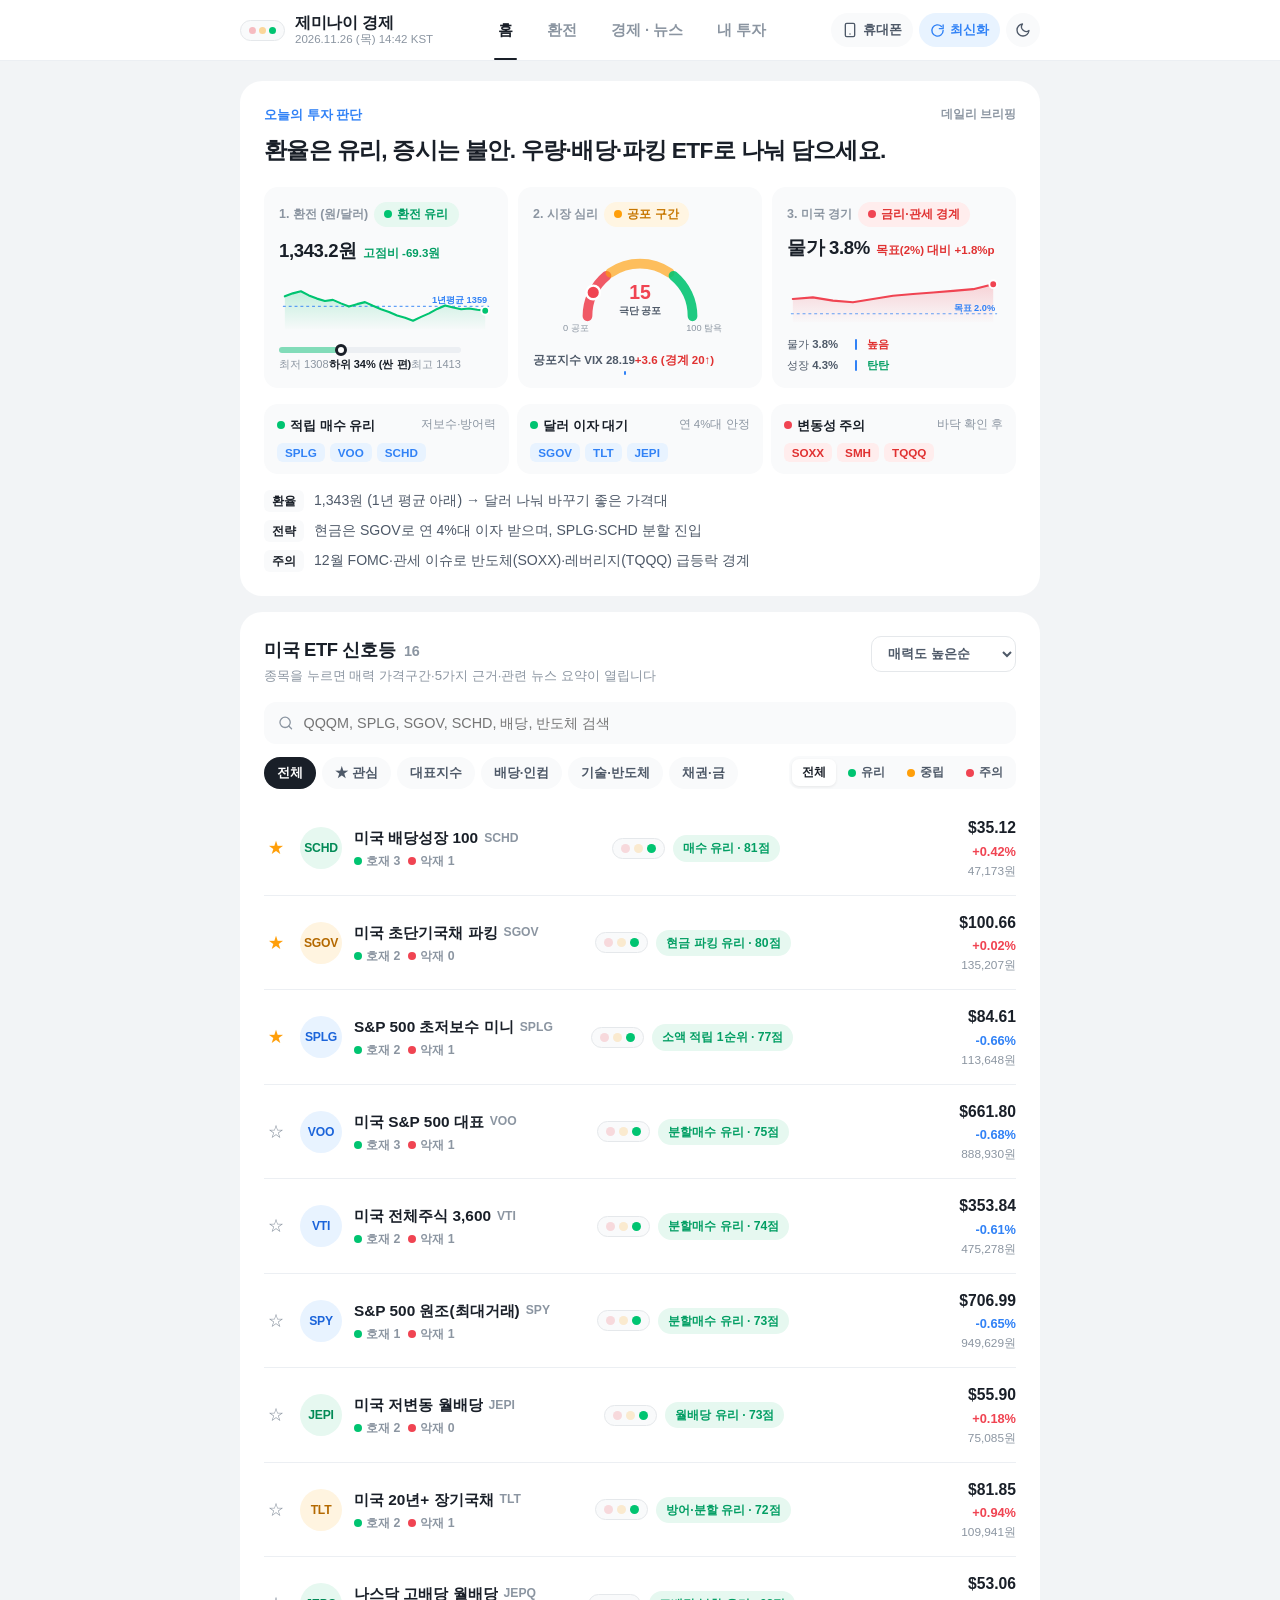
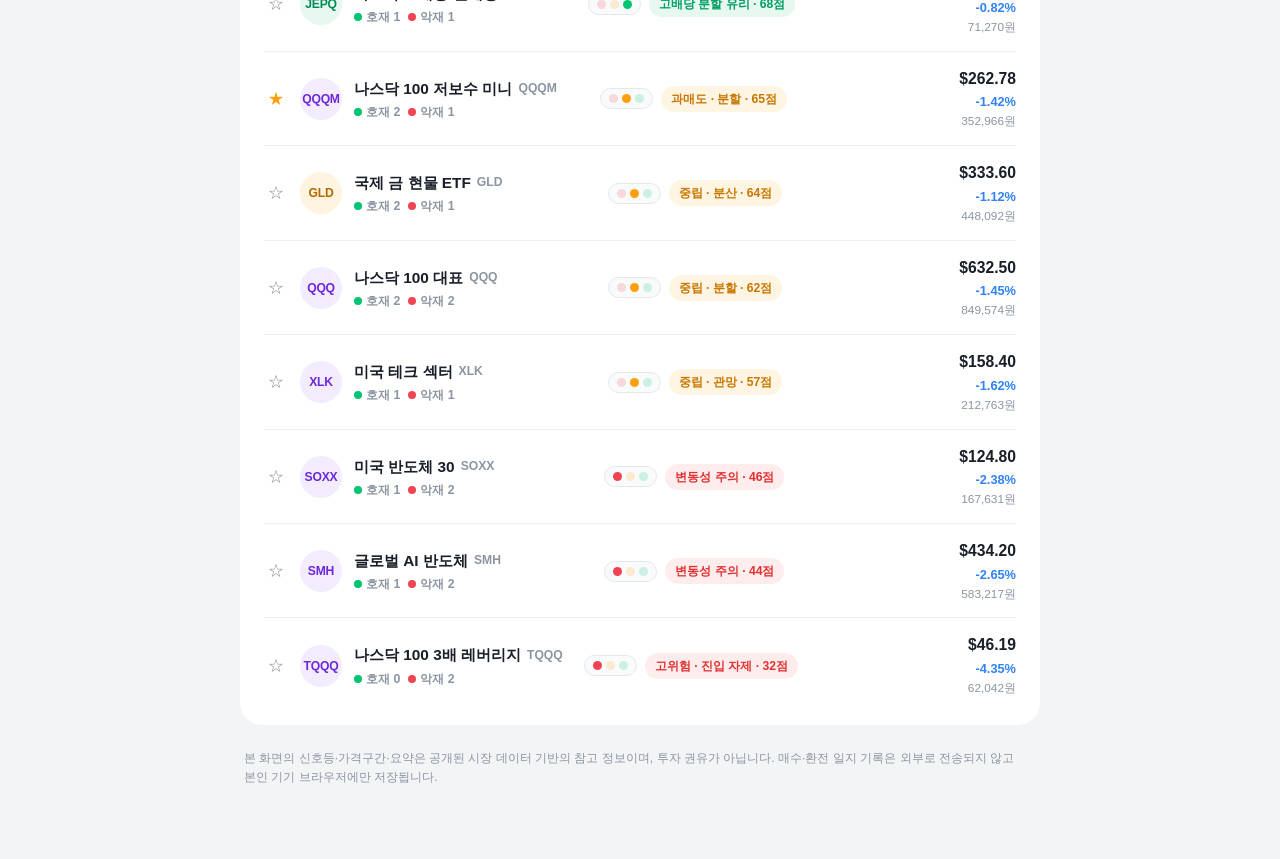
==== commit b4b34c33: "제미나이 경제" ====
--- a/index.html
+++ b/index.html
@@ -5,8 +5,8 @@
   <meta name="viewport" content="width=device-width, initial-scale=1.0, viewport-fit=cover" />
   <meta name="theme-color" content="#ffffff" />
   <meta name="apple-mobile-web-app-capable" content="yes" />
-  <meta name="description" content="미국 ETF 16종 매수 신호등, 원/달러 환전 타이밍, 미국 경제지표 그래프 분석과 호재·악재 기사를 한눈에 확인하세요." />
-  <title>미국 ETF 신호등 — 매일 환전 · 매수 판단 브리핑</title>
+  <meta name="description" content="미국 ETF 16종 매수 신호등, 매력 가격구간, 환전 타이밍, 글로벌 스토리, 매수·환전 일지와 포트폴리오 분석을 한눈에 확인하세요." />
+  <title>제미나이 경제 — 미국 ETF · 환전 · 거시 브리핑</title>
   <link rel="manifest" href="./manifest.json" />
   <link rel="icon" type="image/svg+xml" href="./icon.svg" />
   <link rel="stylesheet" href="./styles.css" />
@@ -22,24 +22,25 @@
           <i class="bdot green"></i>
         </span>
         <span class="brand-text">
-          <strong>ETF 신호등</strong>
+          <strong>제미나이 경제</strong>
           <small id="updatedLabel">불러오는 중</small>
         </span>
       </button>
 
-      <!-- 데스크톱 언더라인 탭 -->
+      <!-- 데스크톱 언더라인 탭 (4개) -->
       <nav class="desktop-nav" aria-label="주요 메뉴">
         <button class="nav-btn active" data-tab="dashboard" type="button">홈</button>
         <button class="nav-btn" data-tab="fx" type="button">환전</button>
         <button class="nav-btn" data-tab="macro" type="button">경제 · 뉴스</button>
+        <button class="nav-btn" data-tab="portfolio" type="button">내 투자</button>
       </nav>
 
       <div class="topbar-actions">
-        <button class="ghost-btn" id="mobileGuideBtn" type="button" title="휴대폰 연결 안내">
+        <button class="ghost-btn" id="mobileGuideBtn" type="button" title="휴대폰 연결 안내" aria-label="휴대폰 연결 안내">
           <svg width="16" height="16" viewBox="0 0 24 24" fill="none" stroke="currentColor" stroke-width="2" stroke-linecap="round" stroke-linejoin="round"><rect x="5" y="2" width="14" height="20" rx="2"/><line x1="12" y1="18" x2="12.01" y2="18"/></svg>
           <span class="btn-label">휴대폰</span>
         </button>
-        <button class="ghost-btn accent" id="refreshBtn" type="button" title="최신 시세·뉴스 불러오기">
+        <button class="ghost-btn accent" id="refreshBtn" type="button" title="최신 시세·뉴스 불러오기" aria-label="최신화">
           <svg class="spin-icon" width="15" height="15" viewBox="0 0 24 24" fill="none" stroke="currentColor" stroke-width="2.2" stroke-linecap="round" stroke-linejoin="round"><path d="M21 12a9 9 0 1 1-2.64-6.36"/><polyline points="21 3 21 9 15 9"/></svg>
           <span class="btn-label">최신화</span>
         </button>
@@ -53,7 +54,6 @@
   <main class="container main-wrap">
     <!-- ==================== TAB 1: 홈 ==================== -->
     <section class="tab-panel active" id="tab-dashboard">
-      <!-- 오늘의 한눈에 결론 카드 -->
       <div class="surface hero-card">
         <div class="hero-eyebrow">
           <span class="eyebrow-text">오늘의 투자 판단</span>
@@ -61,22 +61,16 @@
         </div>
         <h1 class="hero-headline" id="heroHeadline">데이터를 불러오는 중입니다.</h1>
 
-        <!-- 3단 핵심 판단 스트립 -->
         <div class="logic-strip" id="overviewSignals"></div>
-
-        <!-- 오늘 바로 고르기 (목적별 3분류 퀵픽) -->
         <div class="quick-pick-grid" id="quickPickGrid"></div>
-
-        <!-- 3줄 핵심 정리 -->
         <ul class="summary-lines" id="dailyBriefingList"></ul>
       </div>
 
-      <!-- 미국 ETF 16종 신호등 리스트 -->
       <div class="surface list-card">
         <div class="list-header">
           <div>
             <h2 class="section-title">미국 ETF 신호등 <span class="count-muted" id="etfCountLabel">16</span></h2>
-            <p class="section-sub">종목을 누르면 5가지 근거·관련 기사·매수 전략이 열립니다</p>
+            <p class="section-sub">종목을 누르면 매력 가격구간·5가지 근거·관련 뉴스 요약이 열립니다</p>
           </div>
           <select class="minimal-select" id="etfSortSelect" aria-label="정렬 기준">
             <option value="score">매력도 높은순</option>
@@ -122,6 +116,7 @@
 
     <!-- ==================== TAB 3: 경제 · 뉴스 ==================== -->
     <section class="tab-panel" id="tab-macro">
+      <!-- 미국 핵심 경제 지표 -->
       <div class="surface section-card">
         <div class="list-header">
           <div>
@@ -132,22 +127,50 @@
         <div class="macro-grid" id="macroIndicatorsGrid"></div>
       </div>
 
-      <div class="surface section-card">
-        <div class="list-header">
-          <div>
-            <h2 class="section-title">국제 정황 주요 뉴스</h2>
-            <p class="section-sub">영향받는 ETF를 누르면 바로 상세 분석으로 이동합니다</p>
-          </div>
-          <div class="signal-seg" id="macroNewsFilter">
-            <button class="seg-btn active" data-sent="all" type="button">전체</button>
-            <button class="seg-btn" data-sent="positive" type="button"><i class="sdot green"></i>호재</button>
-            <button class="seg-btn" data-sent="negative" type="button"><i class="sdot red"></i>악재</button>
-            <button class="seg-btn" data-sent="neutral" type="button"><i class="sdot yellow"></i>중립</button>
-          </div>
-        </div>
+      <!-- 지금 세계 경제 스토리 (4단계 인과 흐름) -->
+      <div class="surface section-card">
+        <div class="list-header">
+          <div>
+            <h2 class="section-title">지금 세계 경제 스토리</h2>
+            <p class="section-sub">현재 시장이 왜 흔들리는지 4단계 인과 흐름으로 한눈에 이해하세요</p>
+          </div>
+        </div>
+        <div class="story-flow" id="globalStoryFlow"></div>
+      </div>
+
+      <!-- 전쟁 · 지정학 · 돌발 변수 부가 가이드 -->
+      <div class="surface section-card">
+        <div class="list-header">
+          <div>
+            <h2 class="section-title">전쟁 · 지정학 · 돌발 변수 체크</h2>
+            <p class="section-sub">경제 지표 외에 증시와 환율을 흔드는 글로벌 리스크와 영향 ETF</p>
+          </div>
+        </div>
+        <div class="geo-grid" id="geopoliticsGrid"></div>
+      </div>
+
+      <!-- 국제 정황 뉴스 요약본 -->
+      <div class="surface section-card">
+        <div class="list-header">
+          <div>
+            <h2 class="section-title">국제 정황 뉴스 요약본</h2>
+            <p class="section-sub">외부 사이트 이동 없이 제목을 누르면 핵심·영향·대응 요약이 바로 펼쳐집니다</p>
+          </div>
+          <div style="display:flex; align-items:center; gap:8px; flex-wrap:wrap;">
+            <button class="ghost-btn" id="toggleAllNewsBtn" type="button" style="height:32px; font-size:0.78rem;">전체 펼치기</button>
+            <div class="signal-seg" id="macroNewsFilter">
+              <button class="seg-btn active" data-sent="all" type="button">전체</button>
+              <button class="seg-btn" data-sent="positive" type="button"><i class="sdot green"></i>호재</button>
+              <button class="seg-btn" data-sent="negative" type="button"><i class="sdot red"></i>악재</button>
+              <button class="seg-btn" data-sent="neutral" type="button"><i class="sdot yellow"></i>중립</button>
+            </div>
+          </div>
+        </div>
+        <div class="global-brief-box" id="globalBriefBox"></div>
         <div class="news-feed" id="globalNewsList"></div>
       </div>
 
+      <!-- 다가오는 주요 일정 -->
       <div class="surface section-card">
         <div class="list-header">
           <div>
@@ -159,12 +182,33 @@
       </div>
     </section>
 
+    <!-- ==================== TAB 4: 내 투자 (매수·환전 일지 & 포트폴리오 분석) ==================== -->
+    <section class="tab-panel" id="tab-portfolio">
+      <div class="surface" style="padding:16px 20px;">
+        <div class="portfolio-top-bar">
+          <div class="signal-seg" id="portfolioSubTabs" role="tablist">
+            <button class="seg-btn active" data-sub="analysis" type="button">내 투자 분석</button>
+            <button class="seg-btn" data-sub="etflog" type="button">ETF 매수 일지</button>
+            <button class="seg-btn" data-sub="fxlog" type="button">환전 일지</button>
+          </div>
+          <div class="portfolio-tools">
+            <span class="privacy-chip">내 기기에만 저장</span>
+            <button class="ghost-btn" id="exportJournalBtn" type="button" style="height:30px; font-size:0.75rem;">백업</button>
+            <button class="ghost-btn" id="importJournalBtn" type="button" style="height:30px; font-size:0.75rem;">복원</button>
+            <input type="file" id="importJournalFile" accept="application/json" style="display:none;" />
+          </div>
+        </div>
+      </div>
+
+      <div id="portfolioRoot" class="fx-stack"></div>
+    </section>
+
     <footer class="footer-note">
-      본 화면의 신호등·점수·기사 분류는 공개된 시장 데이터 기반의 참고 정보이며, 투자 권유가 아닙니다. 최종 투자 판단과 책임은 본인에게 있습니다.
+      본 화면의 신호등·가격구간·요약은 공개된 시장 데이터 기반의 참고 정보이며, 투자 권유가 아닙니다. 매수·환전 일지 기록은 외부로 전송되지 않고 본인 기기 브라우저에만 저장됩니다.
     </footer>
   </main>
 
-  <!-- 모바일 하단 탭바 -->
+  <!-- 모바일 하단 탭바 (4대 핵심 탭) -->
   <nav class="mobile-bottom-nav" aria-label="모바일 하단 메뉴">
     <button class="m-tab active" data-tab="dashboard" type="button">
       <svg width="22" height="22" viewBox="0 0 24 24" fill="none" stroke="currentColor" stroke-width="2" stroke-linecap="round" stroke-linejoin="round"><path d="M3 10.5L12 3l9 7.5"/><path d="M5 10v10h14V10"/></svg>
@@ -178,9 +222,9 @@
       <svg width="22" height="22" viewBox="0 0 24 24" fill="none" stroke="currentColor" stroke-width="2" stroke-linecap="round" stroke-linejoin="round"><circle cx="12" cy="12" r="10"/><line x1="2" y1="12" x2="22" y2="12"/><path d="M12 2a15.3 15.3 0 0 1 4 10 15.3 15.3 0 0 1-4 10 15.3 15.3 0 0 1-4-10 15.3 15.3 0 0 1 4-10z"/></svg>
       <span>경제·뉴스</span>
     </button>
-    <button class="m-tab" id="mobileGuideTab" type="button">
-      <svg width="22" height="22" viewBox="0 0 24 24" fill="none" stroke="currentColor" stroke-width="2" stroke-linecap="round" stroke-linejoin="round"><rect x="5" y="2" width="14" height="20" rx="2"/><line x1="12" y1="18" x2="12.01" y2="18"/></svg>
-      <span>연결</span>
+    <button class="m-tab" data-tab="portfolio" type="button">
+      <svg width="22" height="22" viewBox="0 0 24 24" fill="none" stroke="currentColor" stroke-width="2" stroke-linecap="round" stroke-linejoin="round"><path d="M21 12V7H5a2 2 0 0 1 0-4h14v4"/><path d="M3 5v14a2 2 0 0 0 2 2h16v-5"/><path d="M18 12a2 2 0 0 0 0 4h4v-4Z"/></svg>
+      <span>내 투자</span>
     </button>
   </nav>
 
@@ -229,7 +273,7 @@
           <span class="step-num">2</span>
           <div>
             <h3>매일 오전 자동 최신화</h3>
-            <p><code>scripts/register-daily-task.ps1</code> 실행 시 매일 오전 7시 30분 자동 갱신됩니다. GitHub Pages로 올리면 PC가 꺼져 있어도 외부에서 볼 수 있어요.</p>
+            <p>GitHub Pages에 올리면 PC가 꺼져 있어도 매일 오전 7시 10분 자동으로 시세·환율·뉴스 요약본이 갱신됩니다.</p>
           </div>
         </div>
       </div>
--- a/styles.css
+++ b/styles.css
@@ -79,6 +79,8 @@
   color: var(--ink-1);
   font-family: 'Pretendard', -apple-system, BlinkMacSystemFont, 'Apple SD Gothic Neo', 'Malgun Gothic', 'Segoe UI', sans-serif;
   line-height: 1.5;
+  word-break: keep-all;
+  overflow-wrap: break-word;
   -webkit-font-smoothing: antialiased;
   overflow-x: hidden;
 }
@@ -377,41 +379,163 @@
   word-break: keep-all;
 }
 
-/* 3단 논리 스트립 */
+/* 3단 논리 시각화 카드 그리드 */
 .logic-strip {
   display: grid;
   grid-template-columns: repeat(3, minmax(0, 1fr));
+  gap: 10px;
+  margin-bottom: 16px;
+}
+
+.logic-cell {
+  padding: 14px;
+  border: 1px solid transparent;
+  border-radius: var(--radius-md);
   background: var(--surface-sub);
-  border-radius: var(--radius-md);
-  overflow: hidden;
-  margin-bottom: 18px;
-}
-
-.logic-cell {
-  padding: 15px 16px;
-  border: none;
-  background: transparent;
   text-align: left;
   cursor: pointer;
   display: flex;
   flex-direction: column;
+  justify-content: space-between;
+  gap: 8px;
+  transition: transform 0.14s ease, border-color 0.14s ease, background 0.14s ease;
+}
+
+.logic-cell:hover {
+  transform: translateY(-2px);
+  border-color: var(--blue);
+  background: var(--surface);
+}
+
+.viz-val-row {
+  display: flex;
+  align-items: baseline;
+  justify-content: space-between;
+  gap: 6px;
+  flex-wrap: wrap;
+}
+
+.viz-delta {
+  font-size: 0.72rem;
+  font-weight: 700;
+}
+.viz-delta.good, .good { color: var(--green); }
+.viz-delta.bad, .bad { color: var(--red); }
+
+.viz-chart-box {
+  margin: 2px 0;
+}
+
+.viz-gauge-box {
+  display: flex;
+  justify-content: center;
+  margin: -2px 0 -4px;
+}
+
+.mini-viz-svg {
+  display: block;
+  overflow: visible;
+}
+
+.mini-range-wrap {
+  display: flex;
+  flex-direction: column;
+  gap: 4px;
+}
+
+.mini-range-bar {
+  position: relative;
+  height: 6px;
+  border-radius: 999px;
+  background: var(--divider);
+}
+
+.mini-range-fill {
+  height: 100%;
+  border-radius: 999px;
+  opacity: 0.45;
+}
+
+.mini-range-dot {
+  position: absolute;
+  top: 50%;
+  transform: translate(-50%, -50%);
+  width: 12px;
+  height: 12px;
+  border-radius: 50%;
+  background: var(--surface);
+  border: 3px solid var(--ink-1);
+}
+
+.mini-range-labels {
+  display: flex;
+  justify-content: space-between;
+  align-items: center;
+  font-size: 0.69rem;
+  color: var(--ink-3);
+}
+
+.mini-range-labels strong {
+  color: var(--ink-1);
+  font-weight: 700;
+}
+
+.vix-compare {
+  display: flex;
+  flex-direction: column;
   gap: 5px;
+}
+
+.vix-compare-head {
+  display: flex;
+  justify-content: space-between;
+  font-size: 0.72rem;
+  color: var(--ink-2);
+  font-weight: 600;
+}
+
+.ref-bar-track {
   position: relative;
-  transition: background 0.15s ease;
-}
-
-.logic-cell:not(:last-child)::after {
-  content: '';
+  height: 7px;
+  border-radius: 999px;
+  background: var(--divider);
+  overflow: visible;
+  flex: 1;
+}
+
+.ref-bar-fill {
+  height: 100%;
+  border-radius: 999px;
+}
+
+.ref-bar-tick {
   position: absolute;
-  right: 0;
-  top: 16px;
-  bottom: 16px;
-  width: 1px;
-  background: var(--divider);
-}
-
-.logic-cell:hover {
-  background: var(--surface-hover);
+  top: -2px;
+  bottom: -2px;
+  width: 2px;
+  background: var(--blue);
+  border-radius: 2px;
+}
+
+.dual-bars {
+  display: flex;
+  flex-direction: column;
+  gap: 6px;
+}
+
+.dual-bar-row {
+  display: grid;
+  grid-template-columns: 62px 1fr 28px;
+  align-items: center;
+  gap: 6px;
+  font-size: 0.71rem;
+  color: var(--ink-2);
+}
+
+.dual-bar-row em {
+  font-style: normal;
+  font-weight: 800;
+  text-align: right;
 }
 
 .logic-top {
@@ -686,6 +810,8 @@
   font-size: 0.76rem;
   font-weight: 600;
   color: var(--ink-3);
+  white-space: nowrap;
+  flex-shrink: 0;
 }
 
 .etf-meta-line {
@@ -940,7 +1066,8 @@
 .explain-key {
   font-weight: 700;
   color: var(--ink-1);
-  width: 52px;
+  width: 66px;
+  white-space: nowrap;
   flex-shrink: 0;
 }
 
@@ -953,6 +1080,8 @@
   display: flex;
   align-items: center;
   justify-content: space-between;
+  gap: 8px;
+  flex-wrap: wrap;
   margin-bottom: 10px;
 }
 
@@ -1165,6 +1294,8 @@
   color: var(--ink-3);
   font-size: 0.82rem;
   font-weight: 600;
+  white-space: nowrap;
+  flex-shrink: 0;
 }
 
 .sim-body {
@@ -1462,13 +1593,13 @@
   }
 
   .desktop-nav,
-  #mobileGuideBtn,
-  .ghost-btn .btn-label {
+  .topbar-actions .ghost-btn .btn-label {
     display: none;
   }
 
-  .ghost-btn {
+  .topbar-actions .ghost-btn {
     width: 36px;
+    height: 36px;
     padding: 0;
     justify-content: center;
   }
@@ -1491,15 +1622,6 @@
 
   .logic-strip {
     grid-template-columns: 1fr;
-  }
-
-  .logic-cell:not(:last-child)::after {
-    left: 16px;
-    right: 16px;
-    top: auto;
-    bottom: 0;
-    width: auto;
-    height: 1px;
   }
 
   .etf-row {
@@ -1737,6 +1859,7 @@
   font-size: 0.75rem;
   font-weight: 700;
   color: var(--blue);
+  white-space: nowrap;
 }
 
 /* macro.html 전용 요소 */
@@ -1769,9 +1892,563 @@
   color: var(--ink-1);
 }
 
+/* 인앱 국제 정황 30초 브리핑 & 기사 3포인트 요약 아코디언 */
+.global-brief-box {
+  padding: 15px 16px;
+  border-radius: var(--radius-md);
+  background: var(--surface-sub);
+  margin-bottom: 14px;
+}
+
+.gb-title {
+  font-size: 0.8rem;
+  font-weight: 800;
+  color: var(--blue);
+  margin-bottom: 10px;
+}
+
+.gb-list {
+  list-style: none;
+  margin: 0;
+  padding: 0;
+  display: flex;
+  flex-direction: column;
+  gap: 8px;
+}
+
+.gb-list li {
+  display: flex;
+  align-items: baseline;
+  gap: 9px;
+  font-size: 0.85rem;
+  color: var(--ink-1);
+  line-height: 1.45;
+}
+
+.news-digest-item {
+  padding: 14px 0;
+}
+
+.news-summary-trigger {
+  list-style: none;
+  cursor: pointer;
+  display: flex;
+  flex-direction: column;
+  gap: 6px;
+}
+
+.news-summary-trigger::-webkit-details-marker {
+  display: none;
+}
+
+.news-head-row {
+  display: flex;
+  align-items: flex-start;
+  justify-content: space-between;
+  gap: 10px;
+}
+
+.news-chev {
+  color: var(--ink-3);
+  font-size: 0.9rem;
+  flex-shrink: 0;
+  margin-top: 2px;
+  transition: transform 0.16s ease, color 0.16s ease;
+}
+
+.news-digest-item[open] .news-chev {
+  transform: rotate(180deg);
+  color: var(--blue);
+}
+
+.news-summary-trigger:hover .news-title {
+  color: var(--blue);
+}
+
+.digest-panel {
+  margin-top: 12px;
+  padding: 13px 14px;
+  border-radius: var(--radius-md);
+  background: var(--surface-sub);
+  display: flex;
+  flex-direction: column;
+  gap: 8px;
+}
+
+.digest-row {
+  display: grid;
+  grid-template-columns: 38px 1fr;
+  gap: 10px;
+  font-size: 0.83rem;
+  line-height: 1.5;
+  color: var(--ink-2);
+}
+
+.digest-row strong {
+  color: var(--ink-1);
+  font-weight: 800;
+  font-size: 0.78rem;
+  padding-top: 1px;
+}
+
+.digest-etfs {
+  display: flex;
+  align-items: center;
+  gap: 6px;
+  flex-wrap: wrap;
+  margin-top: 4px;
+  padding-top: 8px;
+  border-top: 1px solid var(--divider);
+}
+
+/* ==================== 매력 가격구간 · 글로벌 스토리 · 전쟁/지정학 · 내 투자 ==================== */
+.price-zone-card {
+  padding: 14px;
+  border-radius: var(--radius-md);
+  background: var(--surface-sub);
+  margin-bottom: 12px;
+}
+
+.pz-head {
+  display: flex;
+  align-items: center;
+  justify-content: space-between;
+  gap: 8px;
+  font-size: 0.85rem;
+  margin-bottom: 10px;
+}
+
+.pz-bar-wrap {
+  position: relative;
+  padding: 6px 0;
+  margin-bottom: 10px;
+}
+
+.pz-bar {
+  display: flex;
+  height: 9px;
+  border-radius: 999px;
+  overflow: hidden;
+  gap: 2px;
+}
+
+.pz-seg.green { background: var(--green-dot); }
+.pz-seg.yellow { background: var(--yellow-dot); }
+.pz-seg.red { background: var(--red-dot); }
+
+.pz-pin {
+  position: absolute;
+  top: 50%;
+  transform: translate(-50%, -50%);
+  width: 16px;
+  height: 16px;
+  border-radius: 50%;
+  background: #ffffff;
+  border: 3.5px solid var(--ink-1);
+  box-shadow: 0 1px 5px rgba(0, 0, 0, 0.3);
+}
+
+.pz-grid {
+  display: grid;
+  grid-template-columns: repeat(3, minmax(0, 1fr));
+  gap: 6px;
+}
+
+.pz-box {
+  padding: 8px 9px;
+  border-radius: 9px;
+  background: var(--surface);
+  display: flex;
+  flex-direction: column;
+  gap: 2px;
+}
+
+.pz-box span {
+  font-size: 0.71rem;
+  font-weight: 700;
+}
+.pz-box.green span { color: var(--green); }
+.pz-box.yellow span { color: var(--yellow); }
+.pz-box.red span { color: var(--red); }
+
+.pz-box strong {
+  font-size: 0.78rem;
+  font-weight: 800;
+}
+
+.pz-note {
+  margin-top: 8px;
+  font-size: 0.77rem;
+  color: var(--ink-2);
+}
+
+/* 글로벌 4단계 스토리 흐름 */
+.story-flow {
+  display: flex;
+  flex-direction: column;
+}
+
+.story-step {
+  display: grid;
+  grid-template-columns: 32px 1fr;
+  gap: 12px;
+  position: relative;
+  padding-bottom: 16px;
+}
+
+.story-step:last-child {
+  padding-bottom: 0;
+}
+
+.story-step:not(:last-child) .story-rail::after {
+  content: '';
+  position: absolute;
+  left: 15px;
+  top: 28px;
+  bottom: 0;
+  width: 2px;
+  background: var(--divider);
+}
+
+.story-num {
+  width: 30px;
+  height: 30px;
+  border-radius: 50%;
+  display: grid;
+  place-items: center;
+  font-size: 0.8rem;
+  font-weight: 800;
+  position: relative;
+  z-index: 1;
+}
+
+.story-num.green { background: var(--green-bg); color: var(--green); }
+.story-num.yellow { background: var(--yellow-bg); color: var(--yellow); }
+.story-num.red { background: var(--red-bg); color: var(--red); }
+
+.story-stage {
+  font-size: 0.74rem;
+  font-weight: 700;
+  color: var(--ink-3);
+}
+
+.story-title {
+  display: block;
+  font-size: 0.94rem;
+  font-weight: 800;
+  margin: 2px 0 3px;
+}
+
+.story-desc {
+  margin: 0;
+  font-size: 0.83rem;
+  color: var(--ink-2);
+}
+
+/* 전쟁 · 지정학 카드 */
+.geo-grid {
+  display: grid;
+  grid-template-columns: repeat(2, minmax(0, 1fr));
+  gap: 10px;
+}
+
+.geo-card {
+  padding: 15px;
+  border-radius: var(--radius-md);
+  background: var(--surface-sub);
+  display: flex;
+  flex-direction: column;
+  gap: 8px;
+}
+
+.geo-head {
+  display: flex;
+  align-items: center;
+  justify-content: space-between;
+  gap: 8px;
+}
+
+.geo-head strong {
+  font-size: 0.9rem;
+  font-weight: 800;
+}
+
+.geo-line {
+  display: grid;
+  grid-template-columns: 34px 1fr;
+  gap: 8px;
+  font-size: 0.8rem;
+  line-height: 1.45;
+}
+
+.geo-line span {
+  font-weight: 800;
+  color: var(--ink-3);
+  font-size: 0.74rem;
+}
+
+.geo-line p {
+  margin: 0;
+  color: var(--ink-2);
+}
+
+.geo-etfs {
+  display: flex;
+  align-items: center;
+  justify-content: space-between;
+  gap: 8px;
+  flex-wrap: wrap;
+  padding-top: 6px;
+  border-top: 1px solid var(--divider);
+}
+
+.geo-etf-group {
+  display: flex;
+  align-items: center;
+  gap: 5px;
+  flex-wrap: wrap;
+}
+
+.geo-etf-group small {
+  font-size: 0.72rem;
+  font-weight: 700;
+  color: var(--ink-3);
+}
+
+/* 내 투자 탭 & 일지 */
+.portfolio-top-bar {
+  display: flex;
+  align-items: center;
+  justify-content: space-between;
+  gap: 10px;
+  flex-wrap: wrap;
+}
+
+.portfolio-tools {
+  display: flex;
+  align-items: center;
+  gap: 6px;
+  flex-wrap: wrap;
+}
+
+.privacy-chip {
+  font-size: 0.73rem;
+  font-weight: 700;
+  color: var(--green);
+  background: var(--green-bg);
+  padding: 4px 9px;
+  border-radius: 999px;
+}
+
+.alloc-bar {
+  display: flex;
+  height: 12px;
+  border-radius: 999px;
+  overflow: hidden;
+  background: var(--surface-sub);
+  gap: 2px;
+  margin-bottom: 10px;
+}
+
+.alloc-legend {
+  display: flex;
+  align-items: center;
+  gap: 12px;
+  flex-wrap: wrap;
+  font-size: 0.78rem;
+  color: var(--ink-2);
+  font-weight: 600;
+}
+
+.alloc-legend i {
+  display: inline-block;
+  width: 9px;
+  height: 9px;
+  border-radius: 3px;
+  margin-right: 5px;
+}
+
+.jf-grid {
+  display: grid;
+  grid-template-columns: repeat(3, minmax(0, 1fr));
+  gap: 10px;
+}
+
+.muted-preview {
+  font-size: 0.84rem;
+  font-weight: 700;
+  color: var(--blue);
+}
+
+.journal-list {
+  display: flex;
+  flex-direction: column;
+}
+
+.j-row {
+  display: flex;
+  align-items: center;
+  justify-content: space-between;
+  gap: 12px;
+  padding: 13px 0;
+  border-top: 1px solid var(--divider);
+}
+
+.j-row:first-child {
+  border-top: none;
+  padding-top: 2px;
+}
+
+.j-right {
+  text-align: right;
+  display: flex;
+  flex-direction: column;
+  align-items: flex-end;
+  gap: 3px;
+  flex-shrink: 0;
+}
+
+.del-btn {
+  border: none;
+  background: transparent;
+  color: var(--ink-3);
+  font-size: 0.74rem;
+  font-weight: 600;
+  cursor: pointer;
+  padding: 2px 4px;
+}
+
+.del-btn:hover {
+  color: var(--red);
+}
+
 @media (max-width: 720px) {
+  /* 한국어 단어 중간 잘림 방지 + 아이폰 입력창 자동 확대(16px 미만) 방지 */
+  h1, h2, h3, h4, p, li, .section-sub, .logic-sub, .macro-tile-desc,
+  .story-title, .story-desc, .geo-card, .digest-row, .pz-note, .compare-tip {
+    word-break: keep-all;
+    overflow-wrap: break-word;
+  }
+
+  input, select {
+    font-size: 16px !important;
+  }
+
+  /* 모바일 글자 크기 · 줄간격 · 터치 영역 최적화 */
+  .hero-headline {
+    font-size: 1.24rem;
+    line-height: 1.42;
+  }
+
+  .section-title {
+    font-size: 1.12rem;
+  }
+
+  .section-sub {
+    font-size: 0.84rem;
+    line-height: 1.48;
+  }
+
+  .summary-lines li,
+  .gb-list li,
+  .story-desc,
+  .news-impact,
+  .digest-row {
+    font-size: 0.88rem;
+    line-height: 1.56;
+  }
+
+  .news-title {
+    font-size: 0.96rem;
+    line-height: 1.46;
+  }
+
+  .mini-range-labels,
+  .vix-compare-head,
+  .dual-bar-row,
+  .viz-delta {
+    font-size: 0.77rem;
+  }
+
+  .dual-bar-row {
+    grid-template-columns: 72px 1fr 32px;
+  }
+
+  /* 360px 소형 폰에서도 ETF 이름이 잘리지 않도록 균형 조정 */
+  .etf-row {
+    padding: 14px 6px;
+    margin: 0 -6px;
+  }
+
+  .etf-row-left {
+    gap: 8px;
+  }
+
+  .ticker-avatar {
+    width: 36px;
+    height: 36px;
+    font-size: 0.7rem;
+  }
+
+  .etf-name-top strong {
+    font-size: 0.93rem;
+  }
+
+  .row-price {
+    font-size: 0.95rem;
+  }
+
+  .row-delta {
+    font-size: 0.82rem;
+  }
+
+  .row-krw {
+    font-size: 0.75rem;
+  }
+
+  .pill {
+    padding: 8px 13px;
+    font-size: 0.84rem;
+  }
+
+  .seg-btn {
+    padding: 7px 10px;
+    font-size: 0.8rem;
+  }
+
+  .m-tab {
+    font-size: 0.73rem;
+    padding: 2px 0;
+  }
+
+  /* 모바일 경제지표 상세 그래프 여백 최적화 */
+  #macroChartStage {
+    height: 195px !important;
+  }
+
+  .macro-tile {
+    padding: 13px 12px;
+  }
+
+  .macro-tile-val {
+    font-size: 1.18rem;
+  }
+
+  .macro-tile-desc {
+    font-size: 0.78rem;
+    line-height: 1.45;
+  }
+
   .quick-pick-grid,
-  .decision-strip {
+  .decision-strip,
+  .geo-grid,
+  .jf-grid,
+  .pz-grid {
     grid-template-columns: 1fr;
   }
-}
+
+  .gb-list li {
+    flex-direction: column;
+    gap: 4px;
+  }
+}
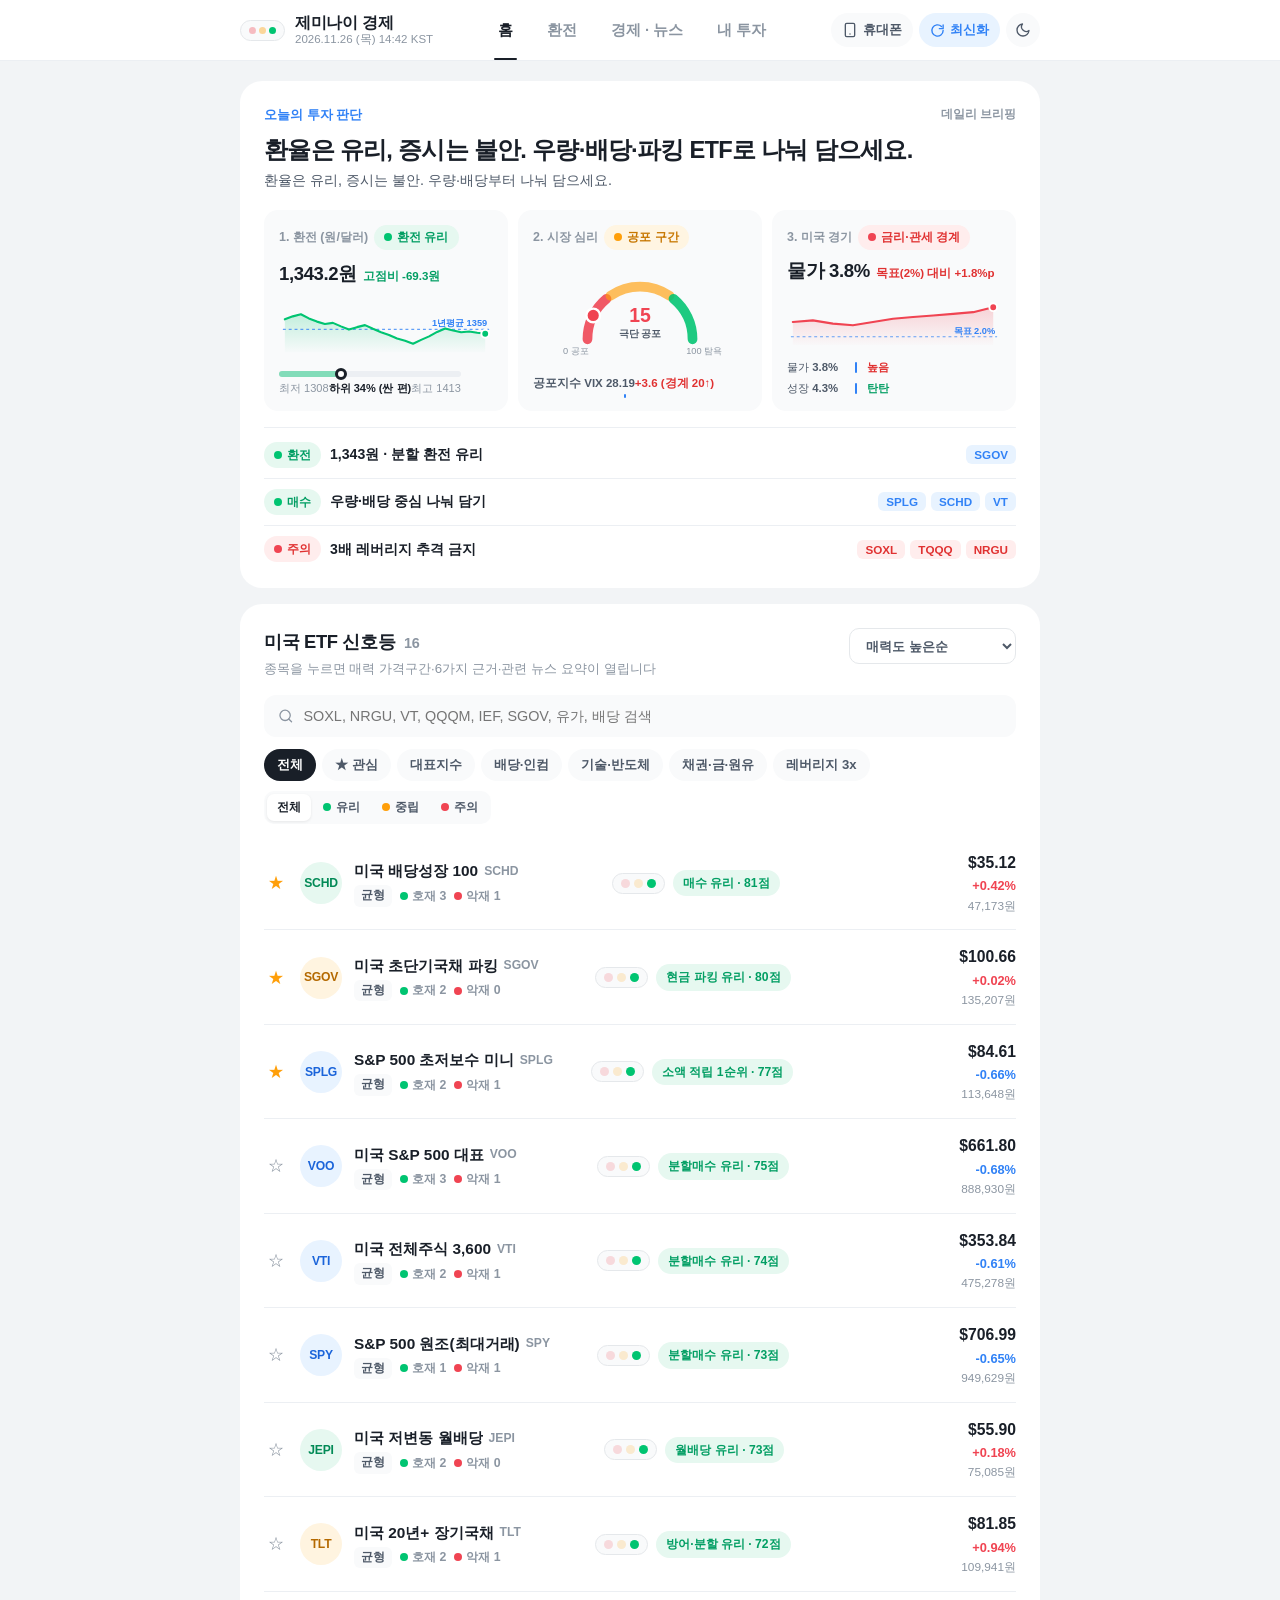
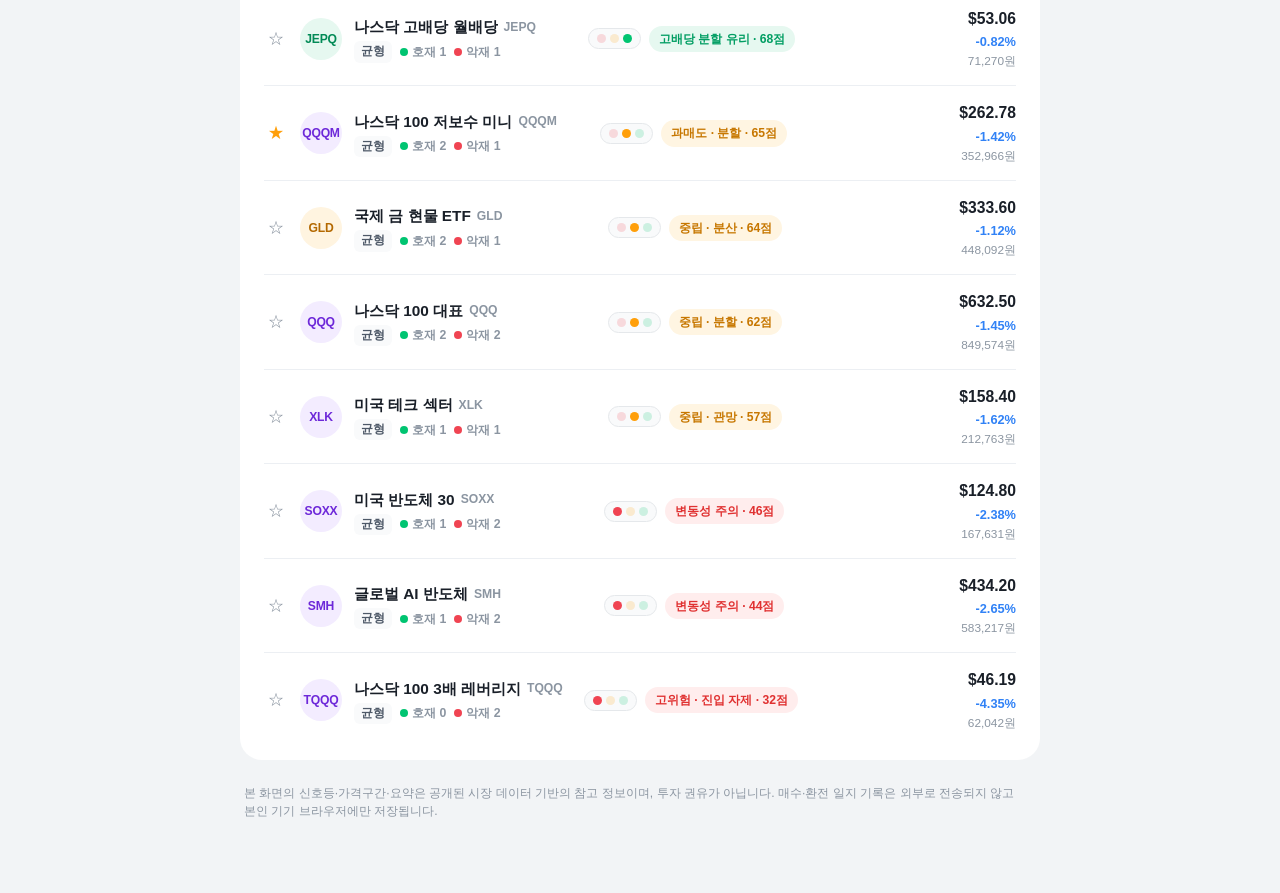
==== commit 9717a490: "서로 공유, 실시간 환율 반영 등" ====
--- a/index.html
+++ b/index.html
@@ -59,21 +59,23 @@
           <span class="eyebrow-text">오늘의 투자 판단</span>
           <span class="source-tag" id="sourceModeBadge">데일리 브리핑</span>
         </div>
-        <h1 class="hero-headline" id="heroHeadline">데이터를 불러오는 중입니다.</h1>
+        <h1 class="hero-headline" id="heroHeadline">분할 매수 · 방어 우선</h1>
+        <p class="hero-subline" id="heroSubline">데이터를 불러오는 중입니다.</p>
 
         <div class="logic-strip" id="overviewSignals"></div>
-        <div class="quick-pick-grid" id="quickPickGrid"></div>
-        <ul class="summary-lines" id="dailyBriefingList"></ul>
+        <div class="today-action-list" id="todayActionList"></div>
       </div>
 
       <div class="surface list-card">
         <div class="list-header">
           <div>
-            <h2 class="section-title">미국 ETF 신호등 <span class="count-muted" id="etfCountLabel">16</span></h2>
-            <p class="section-sub">종목을 누르면 매력 가격구간·5가지 근거·관련 뉴스 요약이 열립니다</p>
+            <h2 class="section-title">미국 ETF 신호등 <span class="count-muted" id="etfCountLabel">24</span></h2>
+            <p class="section-sub">종목을 누르면 매력 가격구간·6가지 근거·관련 뉴스 요약이 열립니다</p>
           </div>
           <select class="minimal-select" id="etfSortSelect" aria-label="정렬 기준">
             <option value="score">매력도 높은순</option>
+            <option value="flowBuy">매수 많은순 (순유입)</option>
+            <option value="flowSell">매도 많은순 (순유출)</option>
             <option value="mdd">고점 대비 낙폭순</option>
             <option value="news">호재 많은순</option>
             <option value="yield">배당 높은순</option>
@@ -84,7 +86,7 @@
         <div class="filter-controls">
           <div class="search-field">
             <svg width="16" height="16" viewBox="0 0 24 24" fill="none" stroke="currentColor" stroke-width="2" stroke-linecap="round" stroke-linejoin="round"><circle cx="11" cy="11" r="8"/><line x1="21" y1="21" x2="16.65" y2="16.65"/></svg>
-            <input type="search" id="etfSearchInput" placeholder="QQQM, SPLG, SGOV, SCHD, 배당, 반도체 검색" aria-label="ETF 검색" />
+            <input type="search" id="etfSearchInput" placeholder="SOXL, NRGU, VT, QQQM, IEF, SGOV, 유가, 배당 검색" aria-label="ETF 검색" />
           </div>
 
           <div class="filter-rows">
@@ -94,7 +96,8 @@
               <button class="pill" data-category="대표지수" type="button">대표지수</button>
               <button class="pill" data-category="배당·인컴" type="button">배당·인컴</button>
               <button class="pill" data-category="기술·반도체" type="button">기술·반도체</button>
-              <button class="pill" data-category="채권·금" type="button">채권·금</button>
+              <button class="pill" data-category="채권·금" type="button">채권·금·원유</button>
+              <button class="pill" data-category="레버리지" type="button">레버리지 3x</button>
             </div>
             <div class="signal-seg" id="signalFilters" role="group" aria-label="신호 필터">
               <button class="seg-btn active" data-light="all" type="button">전체</button>
@@ -116,15 +119,16 @@
 
     <!-- ==================== TAB 3: 경제 · 뉴스 ==================== -->
     <section class="tab-panel" id="tab-macro">
-      <!-- 미국 핵심 경제 지표 -->
-      <div class="surface section-card">
-        <div class="list-header">
-          <div>
-            <h2 class="section-title">미국 핵심 경제 지표</h2>
-            <p class="section-sub">각 지표를 누르면 추이 그래프와 상세 분석이 열립니다 (뒤로가기로 바로 복귀)</p>
+      <!-- 미국 핵심 경제 지표 10종 (장단기 국채 · 유가 · 신용스프레드 포함) -->
+      <div class="surface section-card">
+        <div class="list-header">
+          <div>
+            <h2 class="section-title">미국 핵심 경제 지표 (10종)</h2>
+            <p class="section-sub">성장·물가·장단기 국채금리·국제유가·신용위험까지 클릭해 그래프로 확인하세요</p>
           </div>
         </div>
         <div class="macro-grid" id="macroIndicatorsGrid"></div>
+        <div class="treasury-strip" id="treasuryGuideStrip"></div>
       </div>
 
       <!-- 지금 세계 경제 스토리 (4단계 인과 흐름) -->
@@ -182,22 +186,27 @@
       </div>
     </section>
 
-    <!-- ==================== TAB 4: 내 투자 (매수·환전 일지 & 포트폴리오 분석) ==================== -->
+    <!-- ==================== TAB 4: 내 투자 (매수·환전 일지 & 공유방 분석) ==================== -->
     <section class="tab-panel" id="tab-portfolio">
       <div class="surface" style="padding:16px 20px;">
         <div class="portfolio-top-bar">
           <div class="signal-seg" id="portfolioSubTabs" role="tablist">
             <button class="seg-btn active" data-sub="analysis" type="button">내 투자 분석</button>
-            <button class="seg-btn" data-sub="etflog" type="button">ETF 매수 일지</button>
+            <button class="seg-btn" data-sub="recommend" type="button">추천 조합</button>
+            <button class="seg-btn" data-sub="etflog" type="button">매수 일지</button>
             <button class="seg-btn" data-sub="fxlog" type="button">환전 일지</button>
           </div>
           <div class="portfolio-tools">
-            <span class="privacy-chip">내 기기에만 저장</span>
             <button class="ghost-btn" id="exportJournalBtn" type="button" style="height:30px; font-size:0.75rem;">백업</button>
             <button class="ghost-btn" id="importJournalBtn" type="button" style="height:30px; font-size:0.75rem;">복원</button>
             <input type="file" id="importJournalFile" accept="application/json" style="display:none;" />
           </div>
         </div>
+
+        <!-- 작성자 별명 · 공유방 상태 바 -->
+        <div class="share-bar" id="shareStatusBar"></div>
+        <!-- 작성자별 필터 칩 (2명 이상일 때 자동 표시) -->
+        <div class="author-filter-bar" id="authorFilterBar" style="display:none;"></div>
       </div>
 
       <div id="portfolioRoot" class="fx-stack"></div>
@@ -257,31 +266,73 @@
         </button>
       </div>
       <div class="dialog-body">
+        <div class="qr-stage">
+          <div class="qr-box" id="mobileQrBox" aria-label="휴대폰 접속 QR 코드"></div>
+          <div class="qr-caption">안드로이드 기본 카메라로 비추면 바로 열립니다</div>
+        </div>
+
+        <div class="sim-field">
+          <label for="qrUrlInput">QR 코드 주소 (GitHub 주소 입력 시 실시간 변경)</label>
+          <div class="copy-row" style="margin-bottom:0;">
+            <input type="url" id="qrUrlInput" value="http://localhost:8080" style="border:none; background:transparent; outline:none; width:100%; font-size:0.84rem; font-weight:600;" />
+            <button class="primary-sm-btn" id="copyMobileUrlBtn" type="button">복사</button>
+          </div>
+        </div>
+
         <div class="guide-step">
           <span class="step-num">1</span>
           <div>
-            <h3>같은 Wi-Fi 휴대폰에서 바로 보기</h3>
-            <p>PC에서 <code>start.bat</code>을 켜고 휴대폰 브라우저에 아래 주소를 입력하세요.</p>
-            <div class="copy-row">
-              <code id="mobileAccessUrl">http://localhost:8080</code>
-              <button class="primary-sm-btn" id="copyMobileUrlBtn" type="button">복사</button>
-            </div>
-            <small>브라우저 메뉴에서 <strong>홈 화면에 추가</strong>하면 앱처럼 열립니다.</small>
-          </div>
-        </div>
-        <div class="guide-step">
-          <span class="step-num">2</span>
-          <div>
-            <h3>매일 오전 자동 최신화</h3>
-            <p>GitHub Pages에 올리면 PC가 꺼져 있어도 매일 오전 7시 10분 자동으로 시세·환율·뉴스 요약본이 갱신됩니다.</p>
+            <h3>안드로이드(갤럭시) 앱처럼 설치</h3>
+            <p>카메라로 QR 스캔 → 크롬에서 열기 → 우측 상단 <strong>⋮</strong> → <strong>홈 화면에 추가</strong> (또는 <strong>앱 설치</strong>) 클릭</p>
+            <small>집 밖에서도 PC 꺼진 채로 쓰려면 위에 본인 GitHub 주소를 붙여넣고 스캔하세요.</small>
           </div>
         </div>
       </div>
     </div>
   </div>
 
+  <!-- 작성자 별명 설정 모달 (초간단) -->
+  <div class="modal-backdrop center" id="shareModalBackdrop" aria-hidden="true">
+    <div class="dialog-box" role="dialog" aria-modal="true" aria-labelledby="shareModalTitle">
+      <div class="sheet-header">
+        <strong class="sheet-ticker" id="shareModalTitle">내 별명 설정</strong>
+        <button class="sheet-close" id="closeShareBtn" type="button" aria-label="닫기">
+          <svg width="20" height="20" viewBox="0 0 24 24" fill="none" stroke="currentColor" stroke-width="2.2" stroke-linecap="round"><line x1="18" y1="6" x2="6" y2="18"/><line x1="6" y1="6" x2="18" y2="18"/></svg>
+        </button>
+      </div>
+      <form class="dialog-body" id="nickSettingsForm">
+        <div class="sim-field">
+          <label for="authorNicknameInput">매수·환전 기록 시 자동으로 표시할 이름(별명)</label>
+          <input type="text" id="authorNicknameInput" maxlength="16" placeholder="예: 민수, 아빠, 지영" required />
+        </div>
+        <p style="margin:0; font-size:0.8rem; color:var(--ink-2); line-height:1.5;">
+          로그인이나 가입 없이 별명만 적어두면 내 기록마다 자동으로 붙습니다.<br/>
+          <strong>공유 링크 복사</strong>를 눌러 카톡으로 보내면 상대방과 기록을 합쳐서 같이 볼 수 있어요.
+        </p>
+        <div style="display:flex; justify-content:flex-end; gap:8px;">
+          <button class="primary-sm-btn" type="submit" style="padding:9px 18px; font-size:0.86rem;">저장</button>
+        </div>
+      </form>
+    </div>
+  </div>
+
+  <!-- 공유받은 투자 일지 합치기 모달 -->
+  <div class="modal-backdrop center" id="receiveShareBackdrop" aria-hidden="true">
+    <div class="dialog-box" role="dialog" aria-modal="true" aria-labelledby="receiveShareTitle">
+      <div class="sheet-header">
+        <strong class="sheet-ticker" id="receiveShareTitle">공유받은 투자 일지</strong>
+        <button class="sheet-close" id="closeReceiveShareBtn" type="button" aria-label="닫기">
+          <svg width="20" height="20" viewBox="0 0 24 24" fill="none" stroke="currentColor" stroke-width="2.2" stroke-linecap="round"><line x1="18" y1="6" x2="6" y2="18"/><line x1="6" y1="6" x2="18" y2="18"/></svg>
+        </button>
+      </div>
+      <div class="dialog-body" id="receiveShareBody"></div>
+    </div>
+  </div>
+
   <div class="toast" id="toast" role="status" aria-live="polite"></div>
 
+  <script src="./qr.js"></script>
+  <script src="./shared-sync.js"></script>
   <script src="./data/market-data.js"></script>
   <script src="./app.js"></script>
 </body>
--- a/styles.css
+++ b/styles.css
@@ -371,12 +371,61 @@
 }
 
 .hero-headline {
-  margin: 0 0 20px;
-  font-size: 1.42rem;
+  margin: 0 0 4px;
+  font-size: 1.48rem;
   font-weight: 800;
   letter-spacing: -0.03em;
-  line-height: 1.38;
+  line-height: 1.3;
   word-break: keep-all;
+}
+
+.hero-subline {
+  margin: 0 0 18px;
+  font-size: 0.9rem;
+  font-weight: 500;
+  color: var(--ink-2);
+}
+
+.today-action-list {
+  display: flex;
+  flex-direction: column;
+  border-top: 1px solid var(--divider);
+  padding-top: 4px;
+}
+
+.today-action-row {
+  display: flex;
+  align-items: center;
+  justify-content: space-between;
+  gap: 10px;
+  padding: 10px 0;
+  border-bottom: 1px solid var(--divider);
+  flex-wrap: wrap;
+}
+
+.today-action-row:last-child {
+  border-bottom: none;
+  padding-bottom: 2px;
+}
+
+.ta-left {
+  display: flex;
+  align-items: center;
+  gap: 9px;
+  min-width: 0;
+}
+
+.ta-text {
+  font-size: 0.88rem;
+  font-weight: 600;
+  color: var(--ink-1);
+}
+
+.ta-chips {
+  display: flex;
+  align-items: center;
+  gap: 5px;
+  flex-wrap: wrap;
 }
 
 /* 3단 논리 시각화 카드 그리드 */
@@ -782,11 +831,13 @@
 .ticker-avatar.cat-div { background: #e6f8f0; color: #028a56; }
 .ticker-avatar.cat-tech { background: #f3ecff; color: #6d28d9; }
 .ticker-avatar.cat-safe { background: #fff4e0; color: #b46900; }
+.ticker-avatar.cat-lev { background: #ffeded; color: #e03131; }
 
 [data-theme="dark"] .ticker-avatar.cat-index { background: rgba(76, 150, 255, 0.18); color: #7cb5ff; }
 [data-theme="dark"] .ticker-avatar.cat-div { background: rgba(34, 211, 138, 0.16); color: #4ade80; }
 [data-theme="dark"] .ticker-avatar.cat-tech { background: rgba(167, 139, 250, 0.18); color: #c4b5fd; }
 [data-theme="dark"] .ticker-avatar.cat-safe { background: rgba(251, 191, 36, 0.16); color: #fcd34d; }
+[data-theme="dark"] .ticker-avatar.cat-lev { background: rgba(255, 107, 107, 0.18); color: #ff8787; }
 
 .etf-name-col {
   min-width: 0;
@@ -1487,7 +1538,32 @@
   padding: 20px;
   display: flex;
   flex-direction: column;
-  gap: 18px;
+  gap: 16px;
+}
+
+.qr-stage {
+  display: flex;
+  flex-direction: column;
+  align-items: center;
+  gap: 8px;
+  padding: 16px;
+  border-radius: var(--radius-md);
+  background: var(--surface-sub);
+}
+
+.qr-box {
+  background: #ffffff;
+  padding: 10px;
+  border-radius: 14px;
+  box-shadow: 0 4px 16px rgba(0, 0, 0, 0.08);
+  display: grid;
+  place-items: center;
+}
+
+.qr-caption {
+  font-size: 0.8rem;
+  font-weight: 700;
+  color: var(--ink-2);
 }
 
 .guide-step {
@@ -2322,6 +2398,440 @@
   color: var(--red);
 }
 
+/* ==================== 추천 ETF · 포트폴리오 조합 · 수급 · 장단기 국채 ==================== */
+.top-picks-grid {
+  display: grid;
+  grid-template-columns: repeat(3, minmax(0, 1fr));
+  gap: 10px;
+  margin-bottom: 16px;
+}
+
+.top-pick-card {
+  border: 1px solid transparent;
+  background: var(--surface-sub);
+  border-radius: var(--radius-md);
+  padding: 14px;
+  text-align: left;
+  cursor: pointer;
+  display: flex;
+  flex-direction: column;
+  gap: 6px;
+  transition: transform 0.14s ease, border-color 0.14s ease;
+}
+
+.top-pick-card:hover {
+  transform: translateY(-2px);
+  border-color: var(--blue);
+  background: var(--surface);
+}
+
+.tp-head {
+  display: flex;
+  align-items: center;
+  justify-content: space-between;
+  gap: 6px;
+}
+
+.tp-rank {
+  font-size: 0.72rem;
+  font-weight: 800;
+  color: var(--blue);
+}
+
+.tp-main {
+  display: flex;
+  align-items: baseline;
+  justify-content: space-between;
+  gap: 6px;
+}
+
+.tp-main strong {
+  font-size: 1.12rem;
+  font-weight: 800;
+}
+
+.tp-main span {
+  font-size: 0.88rem;
+  font-weight: 700;
+  color: var(--ink-2);
+}
+
+.tp-name {
+  font-size: 0.8rem;
+  font-weight: 700;
+  color: var(--ink-1);
+}
+
+.tp-reason {
+  margin: 0;
+  font-size: 0.77rem;
+  color: var(--ink-2);
+  line-height: 1.45;
+}
+
+.combo-box {
+  padding: 16px;
+  border-radius: var(--radius-md);
+  background: var(--surface-sub);
+}
+
+.combo-head {
+  display: flex;
+  align-items: center;
+  justify-content: space-between;
+  gap: 10px;
+  flex-wrap: wrap;
+  margin-bottom: 10px;
+}
+
+.combo-meta-row {
+  display: flex;
+  align-items: center;
+  justify-content: space-between;
+  gap: 8px;
+  flex-wrap: wrap;
+  margin-bottom: 6px;
+}
+
+.combo-desc {
+  margin: 0 0 12px;
+  font-size: 0.83rem;
+  color: var(--ink-2);
+}
+
+.combo-budget-row {
+  display: flex;
+  align-items: center;
+  justify-content: space-between;
+  gap: 10px;
+  margin: 12px 0 10px;
+  font-size: 0.82rem;
+  font-weight: 700;
+  color: var(--ink-2);
+}
+
+.combo-budget-row input {
+  width: 150px;
+  height: 36px;
+  padding: 0 10px;
+  border-radius: 10px;
+  border: 1px solid var(--border);
+  background: var(--surface);
+  font-weight: 800;
+  text-align: right;
+}
+
+.combo-alloc-list {
+  display: flex;
+  flex-direction: column;
+}
+
+.combo-alloc-row {
+  display: flex;
+  align-items: center;
+  justify-content: space-between;
+  gap: 8px;
+  padding: 9px 6px;
+  border-top: 1px solid var(--divider);
+  font-size: 0.84rem;
+  cursor: pointer;
+  border-radius: 8px;
+}
+
+.combo-alloc-row:hover {
+  background: var(--surface);
+}
+
+.flow-mini {
+  font-size: 0.72rem;
+  font-weight: 700;
+  padding: 2px 7px;
+  border-radius: 6px;
+  background: var(--surface-sub);
+  color: var(--ink-2);
+  white-space: nowrap;
+}
+
+.flow-mini.up {
+  background: var(--red-bg);
+  color: var(--up);
+}
+
+.flow-mini.down {
+  background: var(--blue-bg);
+  color: var(--down);
+}
+
+/* 장단기 국채 비교 스트립 */
+.treasury-strip {
+  margin-top: 16px;
+  padding-top: 16px;
+  border-top: 1px solid var(--divider);
+}
+
+.ts-title {
+  font-size: 0.84rem;
+  font-weight: 800;
+  color: var(--ink-1);
+  margin-bottom: 10px;
+}
+
+.ts-grid {
+  display: grid;
+  grid-template-columns: repeat(4, minmax(0, 1fr));
+  gap: 8px;
+}
+
+.ts-card {
+  border: 1px solid transparent;
+  background: var(--surface-sub);
+  border-radius: var(--radius-sm);
+  padding: 11px;
+  text-align: left;
+  cursor: pointer;
+  display: flex;
+  flex-direction: column;
+  gap: 4px;
+  transition: border-color 0.14s ease, background 0.14s ease;
+}
+
+.ts-card:hover {
+  border-color: var(--blue);
+  background: var(--surface);
+}
+
+.ts-head {
+  display: flex;
+  align-items: center;
+  justify-content: space-between;
+  gap: 6px;
+}
+
+.ts-term {
+  font-size: 0.73rem;
+  font-weight: 700;
+  color: var(--ink-3);
+}
+
+.ts-ticker {
+  font-size: 0.84rem;
+  font-weight: 800;
+  color: var(--blue);
+}
+
+.ts-meta {
+  font-size: 0.74rem;
+  font-weight: 700;
+  color: var(--ink-1);
+}
+
+.ts-role {
+  font-size: 0.74rem;
+  color: var(--ink-2);
+  line-height: 1.4;
+}
+
+/* ==================== 공유방 · 작성자 배지 · 멤버 비교 보드 ==================== */
+.share-bar {
+  margin-top: 12px;
+  padding-top: 12px;
+  border-top: 1px solid var(--divider);
+  display: flex;
+  align-items: center;
+  justify-content: space-between;
+  gap: 8px;
+  flex-wrap: wrap;
+}
+
+.share-bar-left,
+.share-bar-actions {
+  display: flex;
+  align-items: center;
+  gap: 6px;
+  flex-wrap: wrap;
+}
+
+.author-self-btn {
+  border: none;
+  background: transparent;
+  padding: 2px 4px;
+  display: inline-flex;
+  align-items: center;
+  gap: 5px;
+  font-size: 0.78rem;
+  font-weight: 700;
+  color: var(--ink-2);
+  cursor: pointer;
+}
+
+.author-pill {
+  display: inline-flex;
+  align-items: center;
+  gap: 5px;
+  padding: 2px 8px;
+  border-radius: 999px;
+  font-size: 0.72rem;
+  font-weight: 800;
+  white-space: nowrap;
+  flex-shrink: 0;
+}
+
+.author-avatar {
+  width: 16px;
+  height: 16px;
+  border-radius: 50%;
+  object-fit: cover;
+  flex-shrink: 0;
+}
+
+.google-btn {
+  display: inline-flex;
+  align-items: center;
+  justify-content: center;
+  gap: 8px;
+  padding: 9px 14px;
+  border-radius: 10px;
+  border: 1px solid var(--border);
+  background: var(--surface);
+  color: var(--ink-1);
+  font-size: 0.84rem;
+  font-weight: 700;
+  cursor: pointer;
+  transition: background 0.14s ease, border-color 0.14s ease;
+}
+
+.google-btn:hover {
+  background: var(--surface-sub);
+  border-color: var(--ink-3);
+}
+
+.google-btn-sm {
+  height: 30px;
+  padding: 0 10px;
+  font-size: 0.76rem;
+  border-radius: 8px;
+  gap: 6px;
+}
+
+.google-user-card {
+  display: flex;
+  align-items: center;
+  justify-content: space-between;
+  gap: 10px;
+  padding: 13px 14px;
+  border-radius: var(--radius-md);
+  background: var(--surface-sub);
+  flex-wrap: wrap;
+}
+
+.google-user-info {
+  display: flex;
+  align-items: center;
+  gap: 10px;
+  min-width: 0;
+}
+
+.google-user-avatar {
+  width: 36px;
+  height: 36px;
+  border-radius: 50%;
+  object-fit: cover;
+  background: var(--blue-bg);
+  color: var(--blue);
+  display: grid;
+  place-items: center;
+  font-weight: 800;
+  font-size: 0.88rem;
+  flex-shrink: 0;
+}
+
+.member-invite-list {
+  display: flex;
+  flex-direction: column;
+  gap: 6px;
+}
+
+.member-invite-row {
+  display: flex;
+  align-items: center;
+  justify-content: space-between;
+  gap: 8px;
+  padding: 9px 12px;
+  border-radius: 10px;
+  background: var(--surface-sub);
+  font-size: 0.8rem;
+}
+
+.access-lock-box {
+  text-align: center;
+  padding: 32px 20px;
+  display: flex;
+  flex-direction: column;
+  align-items: center;
+  gap: 10px;
+}
+
+.author-filter-bar {
+  margin-top: 10px;
+  display: flex;
+  align-items: center;
+  gap: 6px;
+  overflow-x: auto;
+  scrollbar-width: none;
+}
+.author-filter-bar::-webkit-scrollbar { display: none; }
+
+.member-grid {
+  display: grid;
+  grid-template-columns: repeat(2, minmax(0, 1fr));
+  gap: 10px;
+}
+
+.member-card {
+  border: 1px solid transparent;
+  background: var(--surface-sub);
+  border-radius: var(--radius-md);
+  padding: 13px 14px;
+  text-align: left;
+  cursor: pointer;
+  display: flex;
+  flex-direction: column;
+  gap: 5px;
+  transition: border-color 0.14s ease, background 0.14s ease;
+}
+
+.member-card:hover {
+  border-color: var(--blue);
+  background: var(--surface);
+}
+
+.mc-top {
+  display: flex;
+  align-items: center;
+  justify-content: space-between;
+  gap: 6px;
+}
+
+.mc-val {
+  font-size: 1.05rem;
+  font-weight: 800;
+}
+
+@media (max-width: 720px) {
+  .member-grid {
+    grid-template-columns: 1fr;
+  }
+}
+
+@media (max-width: 720px) {
+  .top-picks-grid {
+    grid-template-columns: 1fr;
+  }
+  .ts-grid {
+    grid-template-columns: repeat(2, minmax(0, 1fr));
+  }
+}
+
 @media (max-width: 720px) {
   /* 한국어 단어 중간 잘림 방지 + 아이폰 입력창 자동 확대(16px 미만) 방지 */
   h1, h2, h3, h4, p, li, .section-sub, .logic-sub, .macro-tile-desc,
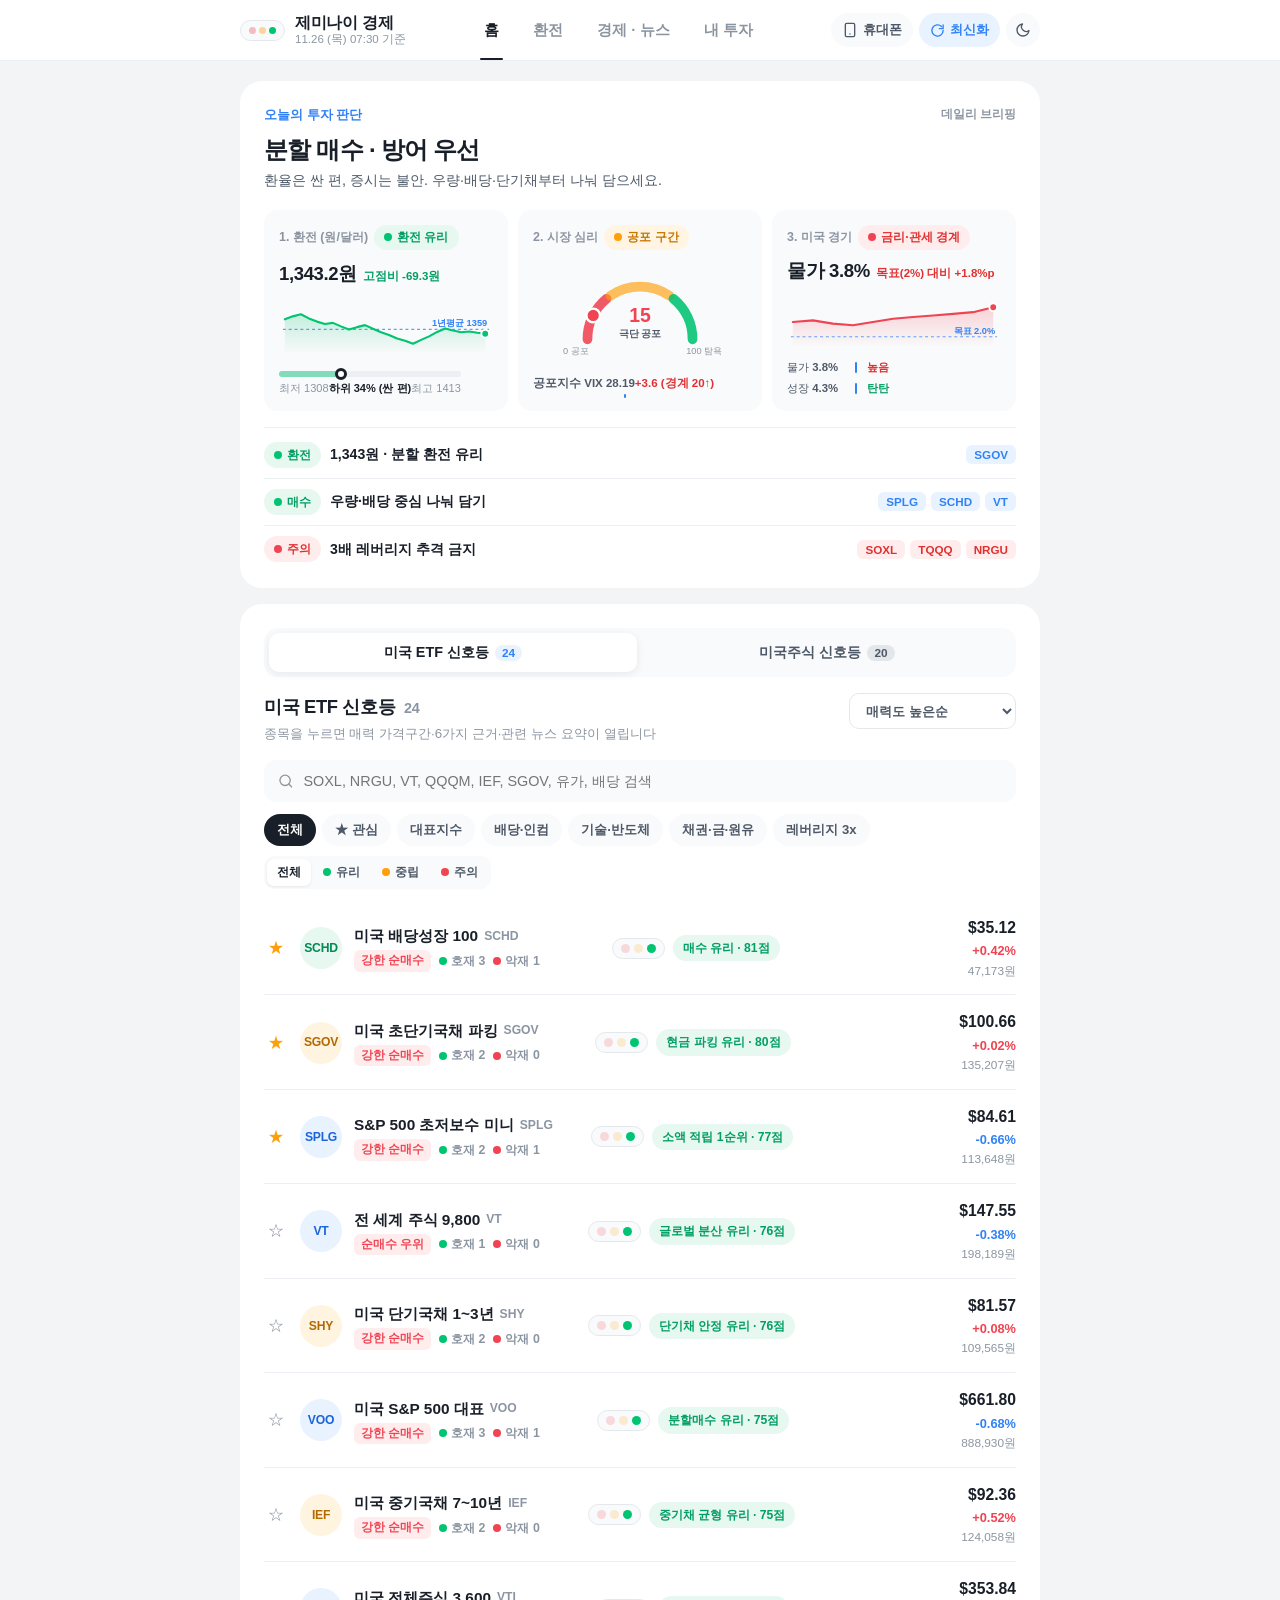
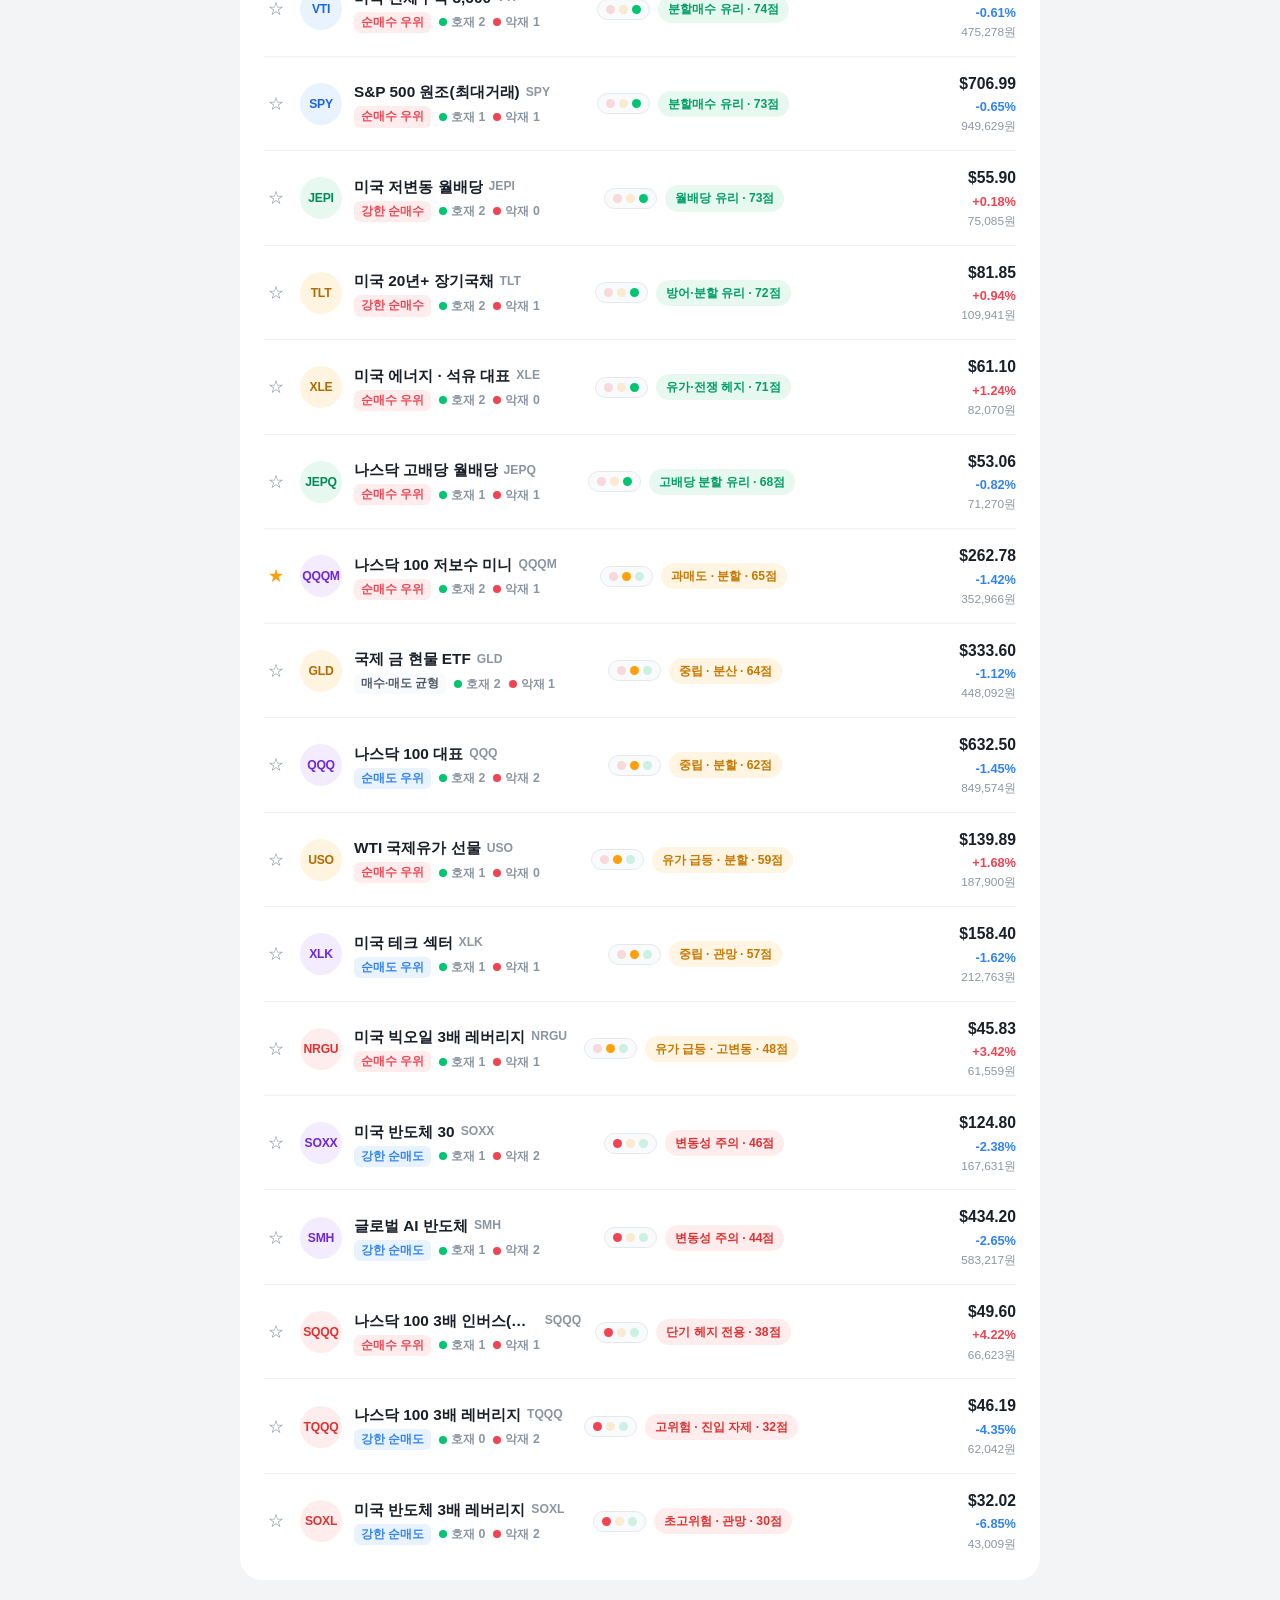
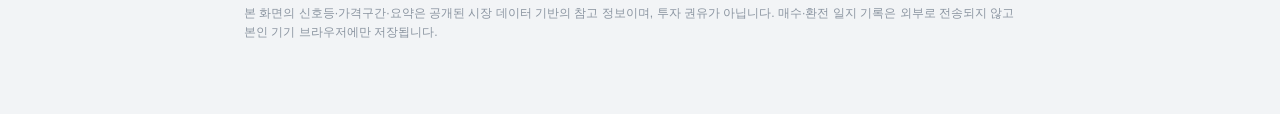
==== commit 17168333: "일반 미국주식 추가 및 환전계산기 금액 구분 추가" ====
--- a/index.html
+++ b/index.html
@@ -5,10 +5,11 @@
   <meta name="viewport" content="width=device-width, initial-scale=1.0, viewport-fit=cover" />
   <meta name="theme-color" content="#ffffff" />
   <meta name="apple-mobile-web-app-capable" content="yes" />
-  <meta name="description" content="미국 ETF 16종 매수 신호등, 매력 가격구간, 환전 타이밍, 글로벌 스토리, 매수·환전 일지와 포트폴리오 분석을 한눈에 확인하세요." />
-  <title>제미나이 경제 — 미국 ETF · 환전 · 거시 브리핑</title>
+  <meta name="description" content="미국 ETF 24종·미국주식 20종 매수 신호등, 매력 가격구간, 환전 타이밍, 글로벌 스토리, 매수·환전 일지와 포트폴리오 분석을 한눈에 확인하세요." />
+  <title>제미나이 경제 — 미국 ETF · 주식 · 환전 · 거시 브리핑</title>
   <link rel="manifest" href="./manifest.json" />
   <link rel="icon" type="image/svg+xml" href="./icon.svg" />
+  <link rel="apple-touch-icon" href="./icon.svg" />
   <link rel="stylesheet" href="./styles.css" />
 </head>
 <body>
@@ -67,10 +68,22 @@
       </div>
 
       <div class="surface list-card">
-        <div class="list-header">
-          <div>
-            <h2 class="section-title">미국 ETF 신호등 <span class="count-muted" id="etfCountLabel">24</span></h2>
-            <p class="section-sub">종목을 누르면 매력 가격구간·6가지 근거·관련 뉴스 요약이 열립니다</p>
+        <!-- ETF 신호등 / 미국주식 신호등 별도 전환 탭 -->
+        <div class="market-tabs" id="marketAssetTabs" role="tablist" aria-label="시장 신호등 선택">
+          <button class="market-tab active" data-market="etf" type="button" role="tab" aria-selected="true">
+            <span>미국 ETF 신호등</span>
+            <em class="mt-count" id="tabEtfCount">24</em>
+          </button>
+          <button class="market-tab" data-market="stock" type="button" role="tab" aria-selected="false">
+            <span>미국주식 신호등</span>
+            <em class="mt-count" id="tabStockCount">20</em>
+          </button>
+        </div>
+
+        <div class="list-header">
+          <div>
+            <h2 class="section-title"><span id="marketListTitle">미국 ETF 신호등</span> <span class="count-muted" id="etfCountLabel">24</span></h2>
+            <p class="section-sub" id="marketListSub">종목을 누르면 매력 가격구간·6가지 근거·관련 뉴스 요약이 열립니다</p>
           </div>
           <select class="minimal-select" id="etfSortSelect" aria-label="정렬 기준">
             <option value="score">매력도 높은순</option>
@@ -86,19 +99,11 @@
         <div class="filter-controls">
           <div class="search-field">
             <svg width="16" height="16" viewBox="0 0 24 24" fill="none" stroke="currentColor" stroke-width="2" stroke-linecap="round" stroke-linejoin="round"><circle cx="11" cy="11" r="8"/><line x1="21" y1="21" x2="16.65" y2="16.65"/></svg>
-            <input type="search" id="etfSearchInput" placeholder="SOXL, NRGU, VT, QQQM, IEF, SGOV, 유가, 배당 검색" aria-label="ETF 검색" />
+            <input type="search" id="etfSearchInput" placeholder="SOXL, NRGU, VT, QQQM, IEF, SGOV, 유가, 배당 검색" aria-label="종목 검색" />
           </div>
 
           <div class="filter-rows">
-            <div class="pill-scroll" id="categoryFilters" role="group" aria-label="카테고리">
-              <button class="pill active" data-category="전체" type="button">전체</button>
-              <button class="pill" data-category="관심" type="button">★ 관심</button>
-              <button class="pill" data-category="대표지수" type="button">대표지수</button>
-              <button class="pill" data-category="배당·인컴" type="button">배당·인컴</button>
-              <button class="pill" data-category="기술·반도체" type="button">기술·반도체</button>
-              <button class="pill" data-category="채권·금" type="button">채권·금·원유</button>
-              <button class="pill" data-category="레버리지" type="button">레버리지 3x</button>
-            </div>
+            <div class="pill-scroll" id="categoryFilters" role="group" aria-label="카테고리"></div>
             <div class="signal-seg" id="signalFilters" role="group" aria-label="신호 필터">
               <button class="seg-btn active" data-light="all" type="button">전체</button>
               <button class="seg-btn" data-light="green" type="button"><i class="sdot green"></i>유리</button>
@@ -329,6 +334,19 @@
     </div>
   </div>
 
+  <!-- 내 투자 일지 공유 QR 코드 모달 -->
+  <div class="modal-backdrop center" id="shareQrBackdrop" aria-hidden="true">
+    <div class="dialog-box" role="dialog" aria-modal="true" aria-labelledby="shareQrTitle">
+      <div class="sheet-header">
+        <strong class="sheet-ticker" id="shareQrTitle">내 투자 일지 공유 QR</strong>
+        <button class="sheet-close" id="closeShareQrBtn" type="button" aria-label="닫기">
+          <svg width="20" height="20" viewBox="0 0 24 24" fill="none" stroke="currentColor" stroke-width="2.2" stroke-linecap="round"><line x1="18" y1="6" x2="6" y2="18"/><line x1="6" y1="6" x2="18" y2="18"/></svg>
+        </button>
+      </div>
+      <div class="dialog-body" id="shareQrBody"></div>
+    </div>
+  </div>
+
   <div class="toast" id="toast" role="status" aria-live="polite"></div>
 
   <script src="./qr.js"></script>
--- a/styles.css
+++ b/styles.css
@@ -2817,6 +2817,116 @@
   font-weight: 800;
 }
 
+/* ==================== 홈 ETF / 미국주식 신호등 별도 전환 탭 & 빠른 금액 버튼 ==================== */
+.ticker-avatar.long-ticker {
+  font-size: 0.6rem !important;
+  letter-spacing: -0.04em;
+}
+
+.market-tabs {
+  display: grid;
+  grid-template-columns: 1fr 1fr;
+  gap: 6px;
+  padding: 5px;
+  border-radius: 14px;
+  background: var(--surface-sub);
+  margin-bottom: 16px;
+}
+
+.market-tab {
+  border: none;
+  background: transparent;
+  color: var(--ink-2);
+  font-size: 0.9rem;
+  font-weight: 700;
+  padding: 10px 12px;
+  border-radius: 10px;
+  cursor: pointer;
+  display: inline-flex;
+  align-items: center;
+  justify-content: center;
+  gap: 6px;
+  transition: background 0.16s ease, color 0.16s ease, box-shadow 0.16s ease;
+}
+
+.market-tab .mt-count {
+  font-style: normal;
+  font-size: 0.74rem;
+  font-weight: 800;
+  padding: 1px 7px;
+  border-radius: 999px;
+  background: rgba(107, 118, 132, 0.14);
+  color: var(--ink-2);
+}
+
+.market-tab.active {
+  background: var(--surface);
+  color: var(--ink-1);
+  box-shadow: 0 2px 8px rgba(15, 23, 42, 0.08);
+}
+
+.market-tab.active .mt-count {
+  background: var(--blue-bg);
+  color: var(--blue);
+}
+
+.krw-input-wrap {
+  position: relative;
+  display: flex;
+  align-items: center;
+}
+
+.krw-input-wrap input {
+  padding-right: 34px !important;
+}
+
+.krw-unit-suffix {
+  position: absolute;
+  right: 12px;
+  font-size: 0.84rem;
+  font-weight: 700;
+  color: var(--ink-3);
+  pointer-events: none;
+}
+
+.krw-quick-row {
+  display: flex;
+  align-items: center;
+  justify-content: space-between;
+  gap: 8px;
+  margin-top: 8px;
+  flex-wrap: wrap;
+}
+
+.krw-kor-hint {
+  font-size: 0.78rem;
+  font-weight: 700;
+  color: var(--blue);
+}
+
+.krw-quick-btns {
+  display: flex;
+  gap: 5px;
+  flex-wrap: wrap;
+}
+
+.krw-qbtn {
+  border: 1px solid var(--border);
+  background: var(--surface);
+  color: var(--ink-2);
+  border-radius: 8px;
+  padding: 4px 9px;
+  font-size: 0.74rem;
+  font-weight: 700;
+  cursor: pointer;
+}
+
+.krw-qbtn:hover {
+  border-color: var(--blue);
+  color: var(--blue);
+  background: var(--blue-bg);
+}
+
 @media (max-width: 720px) {
   .member-grid {
     grid-template-columns: 1fr;
